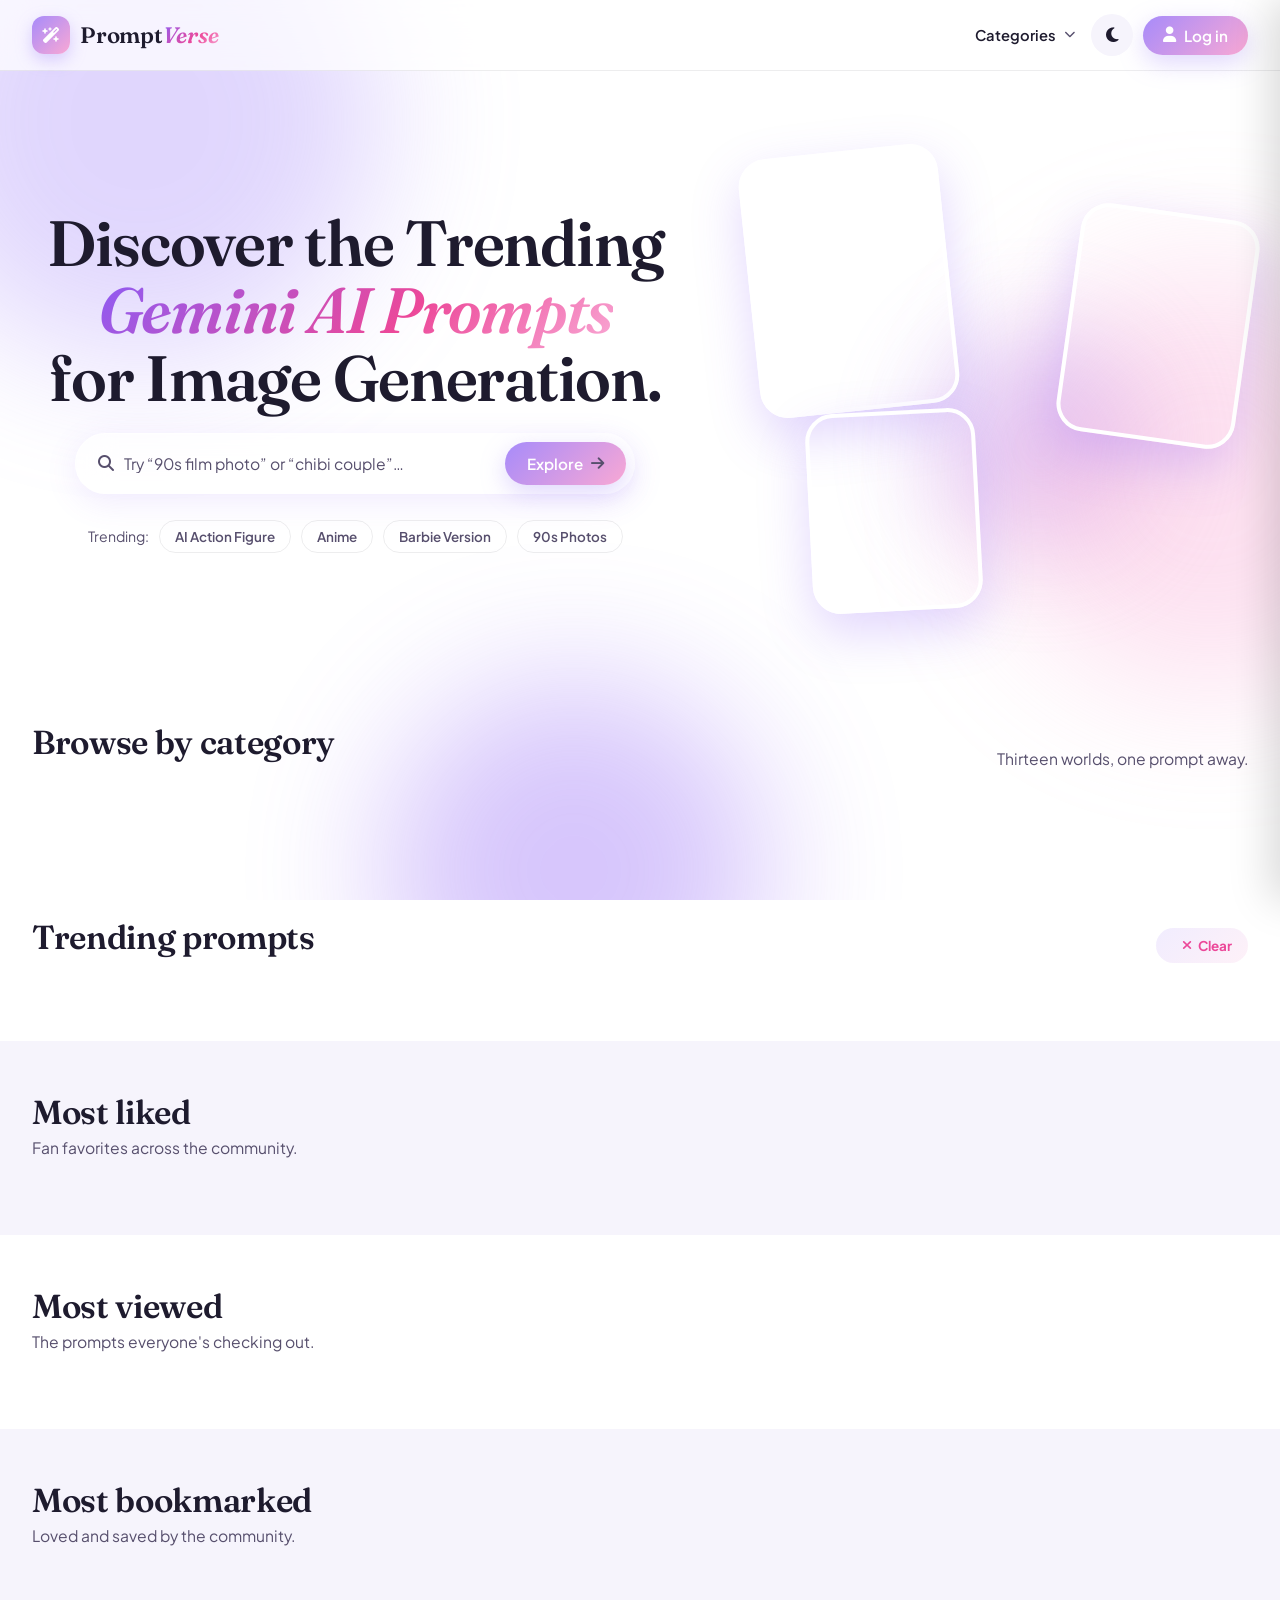
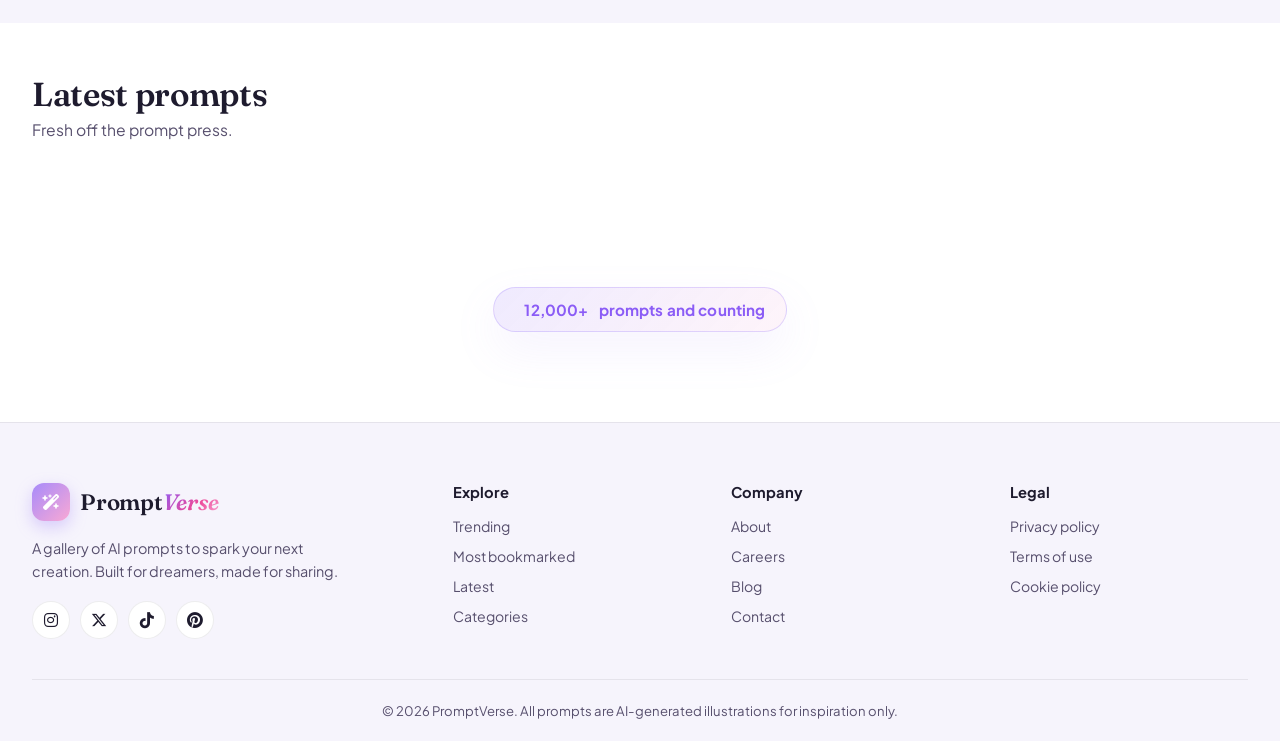
==== index.html @ c569ed92 "Merge pull request #5 from Anand06-sk/main2 Main2" ====
<!doctype html>
<html lang="en">
  <head>
    <meta charset="UTF-8" />
    <meta name="viewport" content="width=device-width, initial-scale=1.0" />
    <title>PromptVerse — Discover AI Prompts That Spark Ideas</title>
    <meta
      name="description"
      content="Browse, save, and copy stunning AI prompts for chatbots and image generators. Couples, anime, caricature, action figure prompts and more."
    />
    <link rel="preconnect" href="https://fonts.googleapis.com" />
    <link rel="preconnect" href="https://fonts.gstatic.com" crossorigin />
    <link
      href="https://fonts.googleapis.com/css2?family=Fraunces:ital,opsz,wght@0,9..144,300..900;1,9..144,300..900&family=Plus+Jakarta+Sans:ital,wght@0,300..800;1,300..800&display=swap"
      rel="stylesheet"
    />
    <link
      rel="stylesheet"
      href="https://cdnjs.cloudflare.com/ajax/libs/font-awesome/6.5.1/css/all.min.css"
    />
    <link rel="stylesheet" href="style.css" />
  </head>
  <body>
    <!-- ===== Animated background mesh ===== -->
    <div class="bg-mesh" aria-hidden="true">
      <span class="blob blob-1"></span>
      <span class="blob blob-2"></span>
      <span class="blob blob-3"></span>
    </div>

    <!-- ===== NAVBAR ===== -->
    <header class="navbar" id="navbar">
      <div class="navbar-inner">
        <a href="#top" class="logo">
          <span class="logo-mark">
            <i class="fa-solid fa-wand-magic-sparkles"></i>
          </span>
          <span class="logo-text">Prompt<em>Verse</em></span>
        </a>

        <div class="nav-actions">
          <nav class="nav-categories" aria-label="Categories">
            <button class="nav-cat-btn" id="navCatToggle">
              Categories <i class="fa-solid fa-chevron-down"></i>
            </button>
            <div class="nav-cat-dropdown" id="navCatDropdown"></div>
          </nav>

          <button
            class="icon-btn"
            id="darkModeToggle"
            aria-label="Toggle dark mode"
            title="Toggle dark mode"
          >
            <i class="fa-solid fa-moon"></i>
          </button>
          <button
            class="icon-btn nav-bookmark-btn"
            id="navBookmarkBtn"
            aria-label="View bookmarks"
            title="Bookmarks"
            style="display: none"
          >
            <i class="fa-solid fa-bookmark"></i>
            <span class="badge" id="bookmarkCount">0</span>
          </button>
          <div
            class="profile-menu-wrapper"
            id="profileMenuWrapper"
            style="display: none"
          >
            <button
              class="icon-btn"
              id="profileMenuBtn"
              aria-label="Profile menu"
              title="Profile"
            >
              <i class="fa-solid fa-user-circle"></i>
            </button>
            <div class="profile-dropdown" id="profileDropdown" hidden>
              <div class="profile-dropdown-header">
                <img
                  src="https://api.dicebear.com/7.x/avataaars/svg?seed=default"
                  alt="Avatar"
                  class="profile-avatar"
                />
                <div class="profile-dropdown-info">
                  <p class="profile-username" id="profileUsername">User</p>
                  <p class="profile-email" id="profileEmail">
                    user@example.com
                  </p>
                </div>
              </div>
              <div class="profile-dropdown-divider"></div>
              <a href="profile.html" class="profile-dropdown-item">
                <i class="fa-solid fa-user"></i> My Profile
              </a>
              <a href="#" class="profile-dropdown-item" id="myBookmarksLink">
                <i class="fa-solid fa-bookmark"></i> My Bookmarks
              </a>
              <a href="#" class="profile-dropdown-item">
                <i class="fa-solid fa-gear"></i> Settings
              </a>
              <div class="profile-dropdown-divider"></div>
              <button class="profile-dropdown-item logout-btn" id="logoutBtn">
                <i class="fa-solid fa-sign-out-alt"></i> Logout
              </button>
            </div>
          </div>
          <button class="btn btn-primary login-btn" id="loginBtn">
            <i class="fa-solid fa-user"></i> Log in
          </button>
        </div>

        <button
          class="mobile-menu-toggle"
          id="mobileMenuToggle"
          aria-label="Open menu"
        >
          <i class="fa-solid fa-bars"></i>
        </button>
      </div>
    </header>

    <!-- ===== EMAIL VERIFICATION BANNER ===== -->
    <div
      id="verificationBanner"
      style="
        display: none;
        background: linear-gradient(135deg, #667eea 0%, #764ba2 100%);
        color: white;
        padding: 16px 24px;
        text-align: center;
        gap: 16px;
        align-items: center;
        justify-content: center;
        flex-wrap: wrap;
        font-weight: 500;
        box-shadow: 0 4px 12px rgba(102, 126, 234, 0.3);
      "
    >
      <div
        style="
          display: flex;
          align-items: center;
          gap: 8px;
          flex: 1;
          min-width: 200px;
        "
      >
        <i class="fa-solid fa-envelope"></i>
        <span>Please verify your email to unlock all features</span>
      </div>
      <button
        id="resendVerificationBtn"
        style="
          background: rgba(255, 255, 255, 0.2);
          border: 1px solid rgba(255, 255, 255, 0.4);
          color: white;
          padding: 8px 16px;
          border-radius: 8px;
          cursor: pointer;
          font-weight: 600;
          font-size: 0.9rem;
          transition: all 0.3s ease;
        "
        onmouseover="this.style.background = 'rgba(255, 255, 255, 0.3)'"
        onmouseout="this.style.background = 'rgba(255, 255, 255, 0.2)'"
      >
        Resend Email
      </button>
    </div>

    <!-- ===== MOBILE DRAWER ===== -->
    <div class="mobile-drawer" id="mobileDrawer">
      <div class="mobile-drawer-header">
        <span class="logo-text">Prompt<em>Verse</em></span>
        <button class="icon-btn" id="closeMobileDrawer" aria-label="Close menu">
          <i class="fa-solid fa-xmark"></i>
        </button>
      </div>
      <div class="mobile-drawer-section">
        <p class="mobile-drawer-label">Categories</p>
        <div class="mobile-cat-list" id="mobileCatList"></div>
      </div>
      <div class="mobile-drawer-actions">
        <button class="btn btn-ghost" id="mobileDarkToggle">
          <i class="fa-solid fa-moon"></i> Dark mode
        </button>
        <button class="btn btn-primary" id="mobileLoginBtn">
          <i class="fa-solid fa-user"></i> Log in
        </button>
      </div>
    </div>
    <div class="drawer-overlay" id="drawerOverlay"></div>

    <main id="top">
      <!-- ===== HERO ===== -->
      <section class="hero">
        <div class="hero-content">
          <h1 class="hero-title">
            Discover the Trending<br />
            <span class="hero-highlight">Gemini AI Prompts</span><br />
            for Image Generation.
          </h1>

          <form class="hero-search" id="heroSearchForm">
            <i class="fa-solid fa-magnifying-glass"></i>
            <input
              type="text"
              id="heroSearchInput"
              placeholder="Try “90s film photo” or “chibi couple”…"
              aria-label="Search prompts"
            />
            <button type="submit" class="btn btn-primary hero-search-btn">
              Explore <i class="fa-solid fa-arrow-right"></i>
            </button>
          </form>

          <div class="hero-tags">
            <span>Trending:</span>
            <button class="hero-tag-chip" data-tag="AI Action Figure">
              AI Action Figure
            </button>
            <button class="hero-tag-chip" data-tag="Anime">Anime</button>
            <button class="hero-tag-chip" data-tag="Barbie Version">
              Barbie Version
            </button>
            <button class="hero-tag-chip" data-tag="90s Photos">
              90s Photos
            </button>
          </div>
        </div>

        <div class="hero-visual" aria-hidden="true">
          <div class="hero-card hero-card-1"></div>
          <div class="hero-card hero-card-2"></div>
          <div class="hero-card hero-card-3"></div>
          <div class="hero-orb"></div>
        </div>
      </section>

      <!-- ===== CATEGORIES ===== -->
      <section class="categories-section" id="categories">
        <div class="section-head">
          <h2>Browse by category</h2>
          <p>Thirteen worlds, one prompt away.</p>
        </div>
        <div class="categories-scroll" id="categoriesGrid"></div>
      </section>

      <!-- ===== TRENDING (MASONRY) ===== -->
      <section class="prompts-section" id="trending">
        <div class="section-head">
          <div>
            <h2>Trending prompts</h2>
          </div>
          <div class="active-filter" id="activeFilterBar" hidden>
            <span id="activeFilterText"></span>
            <button id="clearFilterBtn">
              <i class="fa-solid fa-xmark"></i> Clear
            </button>
          </div>
        </div>
        <div class="masonry-grid" id="trendingGrid"></div>
        <p class="empty-state" id="emptyState" hidden>
          <i class="fa-solid fa-ghost"></i> No prompts match your search. Try
          another keyword.
        </p>
      </section>

      <!-- ===== MOST LIKED ===== -->
      <section class="prompts-section alt-bg" id="mostLiked">
        <div class="section-head">
          <div>
            <h2>Most liked</h2>
            <p>Fan favorites across the community.</p>
          </div>
        </div>
        <div class="row-scroll" id="likedRow"></div>
      </section>

      <!-- ===== MOST VIEWED ===== -->
      <section class="prompts-section" id="mostViewed">
        <div class="section-head">
          <div>
            <h2>Most viewed</h2>
            <p>The prompts everyone's checking out.</p>
          </div>
        </div>
        <div class="row-scroll" id="viewedRow"></div>
      </section>

      <!-- ===== MOST BOOKMARKED ===== -->
      <section class="prompts-section alt-bg" id="mostBookmarked">
        <div class="section-head">
          <div>
            <h2>Most bookmarked</h2>
            <p>Loved and saved by the community.</p>
          </div>
        </div>
        <div class="row-scroll" id="bookmarkedRow"></div>
      </section>

      <!-- ===== LATEST ===== -->
      <section class="prompts-section" id="latest">
        <div class="section-head">
          <div>
            <h2>Latest prompts</h2>
            <p>Fresh off the prompt press.</p>
          </div>
        </div>
        <div class="row-scroll" id="latestRow"></div>
      </section>

      <!-- ===== HERO EYEBROW SECTION ===== -->
      <section class="hero-eyebrow-section">
        <span class="hero-eyebrow"
          ><i class="fa-solid fa-sparkles"></i>
          <span id="promptCount">12,000+</span> prompts and counting</span
        >
      </section>
    </main>

    <!-- ===== FOOTER ===== -->
    <footer class="footer">
      <div class="footer-top">
        <div class="footer-brand">
          <a href="#top" class="logo">
            <span class="logo-mark"
              ><i class="fa-solid fa-wand-magic-sparkles"></i
            ></span>
            <span class="logo-text">Prompt<em>Verse</em></span>
          </a>
          <p>
            A gallery of AI prompts to spark your next creation. Built for
            dreamers, made for sharing.
          </p>
          <div class="footer-socials">
            <a href="#" aria-label="Instagram"
              ><i class="fa-brands fa-instagram"></i
            ></a>
            <a href="#" aria-label="X / Twitter"
              ><i class="fa-brands fa-x-twitter"></i
            ></a>
            <a href="#" aria-label="TikTok"
              ><i class="fa-brands fa-tiktok"></i
            ></a>
            <a href="#" aria-label="Pinterest"
              ><i class="fa-brands fa-pinterest"></i
            ></a>
          </div>
        </div>
        <div class="footer-col">
          <h4>Explore</h4>
          <a href="#trending">Trending</a>
          <a href="#mostBookmarked">Most bookmarked</a>
          <a href="#latest">Latest</a>
          <a href="#categories">Categories</a>
        </div>
        <div class="footer-col">
          <h4>Company</h4>
          <a href="#">About</a>
          <a href="#">Careers</a>
          <a href="#">Blog</a>
          <a href="#">Contact</a>
        </div>
        <div class="footer-col">
          <h4>Legal</h4>
          <a href="#">Privacy policy</a>
          <a href="#">Terms of use</a>
          <a href="#">Cookie policy</a>
        </div>
      </div>
      <div class="footer-bottom">
        <p>
          © 2026 PromptVerse. All prompts are AI-generated illustrations for
          inspiration only.
        </p>
      </div>
    </footer>

    <!-- ===== PROMPT DETAIL MODAL ===== -->
    <div class="modal-overlay" id="modalOverlay">
      <div
        class="modal"
        id="promptModal"
        role="dialog"
        aria-modal="true"
        aria-labelledby="modalTitle"
      >
        <button class="modal-close" id="modalClose" aria-label="Close">
          <i class="fa-solid fa-xmark"></i>
        </button>
        <div class="modal-grid">
          <div class="modal-image-wrap">
            <img id="modalImage" src="" alt="" />
            <span class="modal-category-chip" id="modalCategoryChip"></span>
          </div>
          <div class="modal-info">
            <h3 id="modalTitle"></h3>
            <div class="modal-meta">
              <span
                ><i class="fa-solid fa-bookmark"></i>
                <span id="modalBookmarkCount"></span> saves</span
              >
              <span
                ><i class="fa-solid fa-eye"></i>
                <span id="modalViews">0</span> views</span
              >
              <span
                ><i class="fa-solid fa-heart"></i>
                <span id="modalLikes">0</span> likes</span
              >
              <span
                ><i class="fa-solid fa-clock"></i> <span id="modalDate"></span
              ></span>
            </div>

            <p class="modal-label">Prompt</p>
            <div class="modal-prompt-box">
              <p id="modalPromptText"></p>
            </div>

            <div class="modal-actions">
              <button class="btn btn-primary" id="modalCopyBtn">
                <i class="fa-solid fa-copy"></i> Copy prompt
              </button>
              <button class="btn btn-outline" id="modalBookmarkBtn">
                <i class="fa-regular fa-bookmark"></i> Save
              </button>
              <button class="btn btn-outline" id="modalLikeBtn">
                <i class="fa-regular fa-heart"></i> Like
              </button>
            </div>

            <p class="modal-label">Open with</p>
            <div class="modal-ai-actions">
              <a
                href="#"
                target="_blank"
                rel="noopener"
                class="btn btn-ai chatgpt"
                id="modalChatGPTBtn"
              >
                <i class="fa-solid fa-comment-dots"></i> ChatGPT
              </a>
              <a
                href="#"
                target="_blank"
                rel="noopener"
                class="btn btn-ai gemini"
                id="modalGeminiBtn"
              >
                <i class="fa-solid fa-star"></i> Gemini
              </a>
            </div>

            <div class="modal-toast" id="modalToast">Copied to clipboard!</div>
          </div>
        </div>
      </div>
    </div>

    <!-- toast for general notifications -->
    <div class="global-toast" id="globalToast"></div>

    <script type="module">
      import { logoutUser } from "./auth.js";
      import { auth } from "./firebase-config.js";
      import { onAuthStateChanged } from "https://www.gstatic.com/firebasejs/10.7.0/firebase-auth.js";
      import { resendVerificationEmail } from "./auth.js";

      // Listen to auth state changes
      onAuthStateChanged(auth, (user) => {
        console.log("Auth state changed. User:", user ? user.email : "null");

        const loginBtn = document.getElementById("loginBtn");
        const mobileLoginBtn = document.getElementById("mobileLoginBtn");
        const profileMenuWrapper =
          document.getElementById("profileMenuWrapper");
        const verificationBanner =
          document.getElementById("verificationBanner");

        if (user) {
          // User is logged in
          console.log("User is logged in, showing profile menu");
          loginBtn.style.display = "none";
          mobileLoginBtn.style.display = "none";
          profileMenuWrapper.style.display = "flex";

          // Display user info
          const displayName = user.displayName || user.email.split("@")[0];
          document.getElementById("profileUsername").textContent = displayName;
          document.getElementById("profileEmail").textContent = user.email;

          // Set avatar if available
          if (user.photoURL) {
            const avatarImg = document.querySelector(".profile-avatar");
            if (avatarImg) avatarImg.src = user.photoURL;
          }

          // Show verification banner if email not verified
          if (!user.emailVerified && verificationBanner) {
            verificationBanner.style.display = "flex";
            const resendBtn = document.getElementById("resendVerificationBtn");
            if (resendBtn) {
              resendBtn.addEventListener("click", async () => {
                try {
                  await resendVerificationEmail();
                  alert("Verification email resent! Check your inbox.");
                } catch (error) {
                  alert("Error resending verification: " + error.message);
                }
              });
            }
          }
        } else {
          // User is logged out
          console.log("User is logged out, showing login button");
          loginBtn.style.display = "block";
          mobileLoginBtn.style.display = "block";
          profileMenuWrapper.style.display = "none";
          if (verificationBanner) {
            verificationBanner.style.display = "none";
          }
        }
      });

      // Login button handlers
      document.getElementById("loginBtn").addEventListener("click", () => {
        window.location.href = "auth.html?next=index.html";
      });

      document
        .getElementById("mobileLoginBtn")
        .addEventListener("click", () => {
          window.location.href = "auth.html?next=index.html";
        });

      // Logout button handler
      document
        .getElementById("logoutBtn")
        .addEventListener("click", async () => {
          try {
            await logoutUser();
            // onAuthStateChanged listener will handle the UI update
          } catch (error) {
            console.error("Logout failed:", error);
          }
        });

      // Profile menu toggle
      const profileMenuBtn = document.getElementById("profileMenuBtn");
      const profileDropdown = document.getElementById("profileDropdown");

      // Add CSS for desktop categories grid layout
      function addCategoriesGridCSS() {
        const styleId = "categories-grid-styles";
        if (!document.getElementById(styleId)) {
          const style = document.createElement("style");
          style.id = styleId;
          style.textContent = `
            /* Desktop: Grid layout for categories */
            @media (min-width: 1024px) {
              .categories-scroll {
                display: grid !important;
                grid-template-columns: repeat(auto-fill, minmax(140px, 1fr));
                gap: 16px;
                padding: 12px 0;
                overflow-x: visible !important;
              }
            }
            
            /* Tablet and Mobile: Keep horizontal scroll */
            @media (max-width: 1023px) {
              .categories-scroll {
                display: flex !important;
                overflow-x: auto;
                -webkit-overflow-scrolling: touch;
              }
            }
          `;
          document.head.appendChild(style);
        }
      }

      // Call CSS setup on page load
      addCategoriesGridCSS();

      if (profileMenuBtn && profileDropdown) {
        // Navigate to profile.html when profile button is clicked
        profileMenuBtn.addEventListener("click", (e) => {
          e.preventDefault();
          e.stopPropagation();
          window.location.href = "profile.html";
        });

        // Close dropdown when clicking outside
        document.addEventListener("click", (e) => {
          const wrapper = document.getElementById("profileMenuWrapper");
          if (wrapper && !wrapper.contains(e.target)) {
            profileDropdown.setAttribute("hidden", "");
          }
        });
      }

      // My Bookmarks link handler
      const myBookmarksLink = document.getElementById("myBookmarksLink");
      if (myBookmarksLink) {
        myBookmarksLink.addEventListener("click", (e) => {
          e.preventDefault();
          // Trigger bookmark view in script.js
          window.dispatchEvent(new CustomEvent("viewBookmarks"));
          // Also close the dropdown
          if (profileDropdown) profileDropdown.setAttribute("hidden", "");
        });
      }
    </script>

    <script type="module" src="script.js"></script>

    <script>
      // Update prompt count dynamically based on actual data
      document.addEventListener("DOMContentLoaded", () => {
        const promptCountEl = document.getElementById("promptCount");
        if (promptCountEl && window.promptData && window.promptData.length) {
          promptCountEl.textContent =
            window.promptData.length.toLocaleString() + "+";
        }
      });

      // Listen for custom event from script.js to update count with actual prompt data
      window.addEventListener("promptsLoaded", (event) => {
        const promptCountEl = document.getElementById("promptCount");
        if (promptCountEl && event.detail && event.detail.promptCount) {
          promptCountEl.textContent =
            event.detail.promptCount.toLocaleString() + "+";
        }
      });
    </script>
  </body>
</html>
---- style.css ----
/* =========================================================
   PromptVerse — Stylesheet
   Theme: White base, light purple #A78BFA, light pink #F9A8D4
   ========================================================= */

:root {
  /* Brand palette */
  --white: #ffffff;
  --purple: #a78bfa;
  --purple-deep: #8b5cf6;
  --pink: #f9a8d4;
  --pink-deep: #ec4899;
  --ink: #1e1b2e;
  --ink-soft: #574f6d;
  --mist: #f6f4fc;
  --line: rgba(30, 27, 46, 0.08);

  /* Gradients */
  --grad-brand: linear-gradient(135deg, var(--purple) 0%, var(--pink) 100%);
  --grad-soft: linear-gradient(
    135deg,
    rgba(167, 139, 250, 0.16) 0%,
    rgba(249, 168, 212, 0.16) 100%
  );
  --grad-text: linear-gradient(135deg, #8b5cf6 0%, #ec4899 60%, #f9a8d4 100%);

  /* Glass */
  --glass-bg: rgba(255, 255, 255, 0.55);
  --glass-border: rgba(255, 255, 255, 0.6);
  --glass-blur: 18px;
  --glass-shadow: 0 8px 32px rgba(139, 92, 246, 0.12);

  /* Surface */
  --bg: var(--white);
  --surface: #ffffff;
  --surface-alt: var(--mist);
  --text: var(--ink);
  --text-soft: var(--ink-soft);
  --border-color: var(--line);
  --nav-bg: rgba(255, 255, 255, 0.72);

  /* Type */
  --font-display: "Fraunces", serif;
  --font-body: "Plus Jakarta Sans", sans-serif;

  /* Radii */
  --r-sm: 10px;
  --r-md: 18px;
  --r-lg: 28px;
  --r-pill: 999px;

  --transition: 0.35s cubic-bezier(0.16, 1, 0.3, 1);
}

/* ---------- Dark mode ---------- */
body.dark {
  --bg: #14101f;
  --surface: #1c1730;
  --surface-alt: #221c38;
  --text: #f3efff;
  --text-soft: #b7aed1;
  --border-color: rgba(255, 255, 255, 0.08);
  --nav-bg: rgba(20, 16, 31, 0.72);
  --glass-bg: rgba(34, 28, 56, 0.55);
  --glass-border: rgba(255, 255, 255, 0.08);
  --glass-shadow: 0 8px 32px rgba(0, 0, 0, 0.35);
  --mist: #1c1730;
}

/* ---------- Reset ---------- */
* {
  margin: 0;
  padding: 0;
  box-sizing: border-box;
}
html {
  scroll-behavior: smooth;
}
body {
  font-family: var(--font-body);
  background: var(--bg);
  color: var(--text);
  overflow-x: hidden;
  transition:
    background var(--transition),
    color var(--transition);
  -webkit-font-smoothing: antialiased;
}
img {
  max-width: 100%;
  display: block;
}
a {
  text-decoration: none;
  color: inherit;
}
button {
  font-family: inherit;
  cursor: pointer;
  border: none;
  background: none;
  color: inherit;
}
input {
  font-family: inherit;
  border: none;
  outline: none;
  background: none;
  color: inherit;
}
ul {
  list-style: none;
}
::selection {
  background: var(--pink);
  color: var(--ink);
}

::-webkit-scrollbar {
  width: 10px;
  height: 8px;
}
::-webkit-scrollbar-track {
  background: transparent;
}
::-webkit-scrollbar-thumb {
  background: var(--purple);
  border-radius: var(--r-pill);
  opacity: 0.5;
}

/* ---------- Reduced motion ---------- */
@media (prefers-reduced-motion: reduce) {
  *,
  *::before,
  *::after {
    animation-duration: 0.001ms !important;
    transition-duration: 0.001ms !important;
  }
}

/* ---------- Helpers ---------- */
.btn {
  display: inline-flex;
  align-items: center;
  justify-content: center;
  gap: 8px;
  padding: 12px 22px;
  border-radius: var(--r-pill);
  font-weight: 600;
  font-size: 0.95rem;
  white-space: nowrap;
  transition:
    transform var(--transition),
    box-shadow var(--transition),
    background var(--transition),
    color var(--transition);
}
.btn:active {
  transform: scale(0.96);
}
.btn-primary {
  background: var(--grad-brand);
  color: #fff;
  box-shadow: 0 8px 24px rgba(167, 139, 250, 0.35);
}
.btn-primary:hover {
  box-shadow: 0 12px 28px rgba(236, 72, 153, 0.4);
  transform: translateY(-2px);
}
.btn-outline {
  background: transparent;
  border: 1.5px solid var(--purple);
  color: var(--purple-deep);
}
body.dark .btn-outline {
  color: var(--purple);
}
.btn-outline:hover {
  background: rgba(167, 139, 250, 0.12);
}
.btn-ghost {
  background: var(--surface-alt);
  color: var(--text);
}
.btn-ghost:hover {
  background: var(--border-color);
}
.btn-ai {
  flex: 1;
  border-radius: var(--r-md);
  padding: 13px 16px;
  font-weight: 700;
  color: #fff;
}
.btn-ai.chatgpt {
  background: linear-gradient(135deg, #10a37f, #1a7f64);
}
.btn-ai.gemini {
  background: linear-gradient(135deg, #8b5cf6, #4285f4);
}
.btn-ai:hover {
  transform: translateY(-2px);
  filter: brightness(1.08);
}

.glass {
  background: var(--glass-bg);
  border: 1px solid var(--glass-border);
  backdrop-filter: blur(var(--glass-blur));
  -webkit-backdrop-filter: blur(var(--glass-blur));
  box-shadow: var(--glass-shadow);
}

.icon-btn {
  width: 42px;
  height: 42px;
  display: inline-flex;
  align-items: center;
  justify-content: center;
  border-radius: 50%;
  background: var(--surface-alt);
  color: var(--text);
  font-size: 1.05rem;
  position: relative;
  transition:
    background var(--transition),
    transform var(--transition);
}
.icon-btn:hover {
  background: var(--border-color);
  transform: translateY(-2px);
}

.badge {
  position: absolute;
  top: -2px;
  right: -2px;
  background: var(--pink-deep);
  color: #fff;
  font-size: 0.62rem;
  font-weight: 700;
  min-width: 18px;
  height: 18px;
  border-radius: 50%;
  display: flex;
  align-items: center;
  justify-content: center;
  padding: 0 4px;
  border: 2px solid var(--bg);
}

/* =========================================================
   Background mesh (ambient, fixed)
   ========================================================= */
.bg-mesh {
  position: fixed;
  inset: 0;
  z-index: -1;
  overflow: hidden;
  pointer-events: none;
}
.blob {
  position: absolute;
  border-radius: 50%;
  filter: blur(70px);
  opacity: 0.35;
  animation: drift 22s ease-in-out infinite;
}
.blob-1 {
  width: 480px;
  height: 480px;
  background: var(--purple);
  top: -120px;
  left: -100px;
}
.blob-2 {
  width: 420px;
  height: 420px;
  background: var(--pink);
  top: 30%;
  right: -140px;
  animation-delay: -7s;
}
.blob-3 {
  width: 380px;
  height: 380px;
  background: var(--purple-deep);
  bottom: -160px;
  left: 30%;
  animation-delay: -14s;
}
body.dark .blob {
  opacity: 0.22;
}

@keyframes drift {
  0%,
  100% {
    transform: translate(0, 0) scale(1);
  }
  33% {
    transform: translate(40px, 60px) scale(1.1);
  }
  66% {
    transform: translate(-30px, -40px) scale(0.95);
  }
}

/* =========================================================
   NAVBAR
   ========================================================= */
.navbar {
  position: sticky;
  top: 0;
  z-index: 200;
  background: var(--nav-bg);
  backdrop-filter: blur(16px);
  -webkit-backdrop-filter: blur(16px);
  border-bottom: 1px solid var(--border-color);
  transition:
    background var(--transition),
    border-color var(--transition);
}
.navbar-inner {
  max-width: 1360px;
  margin: 0 auto;
  display: flex;
  align-items: center;
  gap: 20px;
  padding: 14px 32px;
}
.logo {
  display: flex;
  align-items: center;
  gap: 10px;
  flex-shrink: 0;
}
.logo-mark {
  width: 38px;
  height: 38px;
  border-radius: 12px;
  background: var(--grad-brand);
  color: #fff;
  display: flex;
  align-items: center;
  justify-content: center;
  font-size: 1rem;
  box-shadow: 0 6px 16px rgba(167, 139, 250, 0.4);
}
.logo-text {
  font-family: var(--font-display);
  font-size: 1.4rem;
  font-weight: 600;
  letter-spacing: -0.01em;
}
.logo-text em {
  font-style: italic;
  background: var(--grad-text);
  -webkit-background-clip: text;
  background-clip: text;
  color: transparent;
}

.nav-categories {
  position: relative;
  flex-shrink: 0;
}
.nav-cat-btn {
  display: flex;
  align-items: center;
  gap: 8px;
  font-size: 0.92rem;
  font-weight: 600;
  padding: 10px 6px;
  color: var(--text);
}
.nav-cat-btn i {
  font-size: 0.7rem;
  color: var(--text-soft);
  transition: transform var(--transition);
}
.nav-cat-btn.open i {
  transform: rotate(180deg);
}
.nav-cat-dropdown {
  position: absolute;
  top: calc(100% + 14px);
  left: 50%;
  transform: translateX(-50%) translateY(-8px);
  width: 460px;
  background: var(--glass-bg);
  border: 1px solid var(--glass-border);
  backdrop-filter: blur(var(--glass-blur));
  -webkit-backdrop-filter: blur(var(--glass-blur));
  border-radius: var(--r-md);
  box-shadow: var(--glass-shadow);
  padding: 16px;
  display: grid;
  grid-template-columns: repeat(2, 1fr);
  gap: 6px;
  opacity: 0;
  pointer-events: none;
  visibility: hidden;
  transition:
    opacity var(--transition),
    transform var(--transition),
    visibility var(--transition);
  z-index: 50;
}
.nav-cat-dropdown.open {
  opacity: 1;
  pointer-events: auto;
  visibility: visible;
  transform: translateX(-50%) translateY(0);
}
.nav-cat-dropdown button {
  display: flex;
  align-items: center;
  gap: 10px;
  padding: 9px 12px;
  border-radius: var(--r-sm);
  font-size: 0.86rem;
  font-weight: 500;
  text-align: left;
  color: var(--text);
  transition:
    background var(--transition),
    color var(--transition);
}
.nav-cat-dropdown button:hover {
  background: rgba(167, 139, 250, 0.14);
  color: var(--purple-deep);
}
.nav-cat-dropdown button i {
  color: var(--pink-deep);
  width: 16px;
  text-align: center;
}

.nav-actions {
  display: flex;
  align-items: center;
  gap: 10px;
  flex-shrink: 0;
  margin-left: auto;
}
.login-btn {
  padding: 10px 20px;
}

.mobile-menu-toggle {
  display: none;
  width: 42px;
  height: 42px;
  border-radius: 50%;
  background: var(--surface-alt);
  align-items: center;
  justify-content: center;
  font-size: 1.1rem;
  flex-shrink: 0;
}

/* =========================================================
   MOBILE DRAWER
   ========================================================= */
.mobile-drawer {
  position: fixed;
  top: 0;
  right: -340px;
  width: min(340px, 86vw);
  height: 100%;
  background: var(--surface);
  z-index: 400;
  padding: 24px;
  display: flex;
  flex-direction: column;
  transition: right 0.4s cubic-bezier(0.16, 1, 0.3, 1);
  box-shadow: -10px 0 40px rgba(0, 0, 0, 0.15);
}
.mobile-drawer.open {
  right: 0;
}
.mobile-drawer-header {
  display: flex;
  align-items: center;
  justify-content: space-between;
  margin-bottom: 28px;
}
.mobile-drawer-label {
  font-size: 0.78rem;
  text-transform: uppercase;
  letter-spacing: 0.08em;
  color: var(--text-soft);
  margin-bottom: 12px;
  font-weight: 700;
}
.mobile-cat-list {
  display: flex;
  flex-direction: column;
  gap: 4px;
  max-height: 50vh;
  overflow-y: auto;
}
.mobile-cat-list button {
  text-align: left;
  padding: 11px 14px;
  border-radius: var(--r-sm);
  font-size: 0.92rem;
  font-weight: 500;
  display: flex;
  align-items: center;
  gap: 10px;
}
.mobile-cat-list button:hover {
  background: var(--surface-alt);
}
.mobile-cat-list button i {
  color: var(--pink-deep);
  width: 18px;
}
.mobile-drawer-section {
  flex: 1;
}
.mobile-drawer-actions {
  display: flex;
  flex-direction: column;
  gap: 10px;
  margin-top: 20px;
}
.mobile-drawer-actions .btn {
  width: 100%;
}

.drawer-overlay {
  position: fixed;
  inset: 0;
  background: rgba(20, 16, 31, 0.45);
  z-index: 390;
  opacity: 0;
  pointer-events: none;
  transition: opacity var(--transition);
  backdrop-filter: blur(2px);
}
.drawer-overlay.open {
  opacity: 1;
  pointer-events: auto;
}

/* =========================================================
   HERO
   ========================================================= */
.hero {
  max-width: 1360px;
  margin: 0 auto;
  padding: 80px 32px 60px;
  display: grid;
  grid-template-columns: 1.1fr 0.9fr;
  align-items: center;
  gap: 40px;
}
.hero-content {
  text-align: center;
}
.hero-search,
.hero-tags {
  justify-content: center;
  margin: 0 auto;
}
.hero-eyebrow {
  display: inline-flex;
  align-items: center;
  gap: 10px;
  font-size: 0.95rem;
  font-weight: 700;
  color: var(--purple-deep);
  background: linear-gradient(
    135deg,
    rgba(167, 139, 250, 0.18),
    rgba(249, 168, 212, 0.12)
  );
  border: 1px solid rgba(167, 139, 250, 0.32);
  padding: 12px 20px;
  border-radius: var(--r-pill);
  letter-spacing: 0.01em;
  box-shadow: 0 18px 45px rgba(167, 139, 250, 0.1);
  transition:
    transform var(--transition),
    box-shadow var(--transition);
}
.hero-eyebrow:hover {
  transform: translateY(-1px);
  box-shadow: 0 22px 50px rgba(167, 139, 250, 0.15);
}
.hero-eyebrow i {
  color: var(--purple);
}
.hero-eyebrow-section {
  padding: 70px 32px 90px;
  max-width: 1360px;
  margin: 0 auto;
  display: flex;
  justify-content: center;
}
.hero-title {
  font-family: var(--font-display);
  font-weight: 600;
  font-size: clamp(2.6rem, 5vw, 4.2rem);
  line-height: 1.05;
  letter-spacing: -0.02em;
  margin-bottom: 22px;
  color: var(--text);
}
.hero-highlight {
  font-style: italic;
  background: var(--grad-text);
  -webkit-background-clip: text;
  background-clip: text;
  color: transparent;
}
.hero-subtitle {
  font-size: 1.1rem;
  color: var(--text-soft);
  max-width: 520px;
  line-height: 1.65;
  margin-bottom: 34px;
}
.hero-search {
  display: flex;
  align-items: center;
  gap: 10px;
  background: var(--glass-bg);
  border: 1px solid var(--glass-border);
  backdrop-filter: blur(var(--glass-blur));
  -webkit-backdrop-filter: blur(var(--glass-blur));
  box-shadow: var(--glass-shadow);
  border-radius: var(--r-pill);
  padding: 8px 8px 8px 22px;
  max-width: 560px;
}
.hero-search i {
  color: var(--text-soft);
}
.hero-search input {
  flex: 1;
  font-size: 0.98rem;
  padding: 10px 0;
  color: var(--text);
  outline: none; /* Remove blue focus outline */
  transition: background 0.3s ease;
}
.hero-search input:focus {
  background: rgba(
    167,
    139,
    250,
    0.1
  ); /* Subtle highlight on focus instead of outline */
}
.hero-search input::placeholder {
  color: var(--text-soft);
}
.hero-search-btn {
  flex-shrink: 0;
}

.hero-tags {
  display: flex;
  align-items: center;
  gap: 10px;
  flex-wrap: wrap;
  margin-top: 26px;
  font-size: 0.88rem;
  color: var(--text-soft);
}
.hero-tag-chip {
  padding: 7px 15px;
  border-radius: var(--r-pill);
  border: 1px solid var(--border-color);
  font-weight: 600;
  font-size: 0.84rem;
  transition: all var(--transition);
}
.hero-tag-chip:hover {
  background: var(--grad-soft);
  border-color: var(--purple);
  color: var(--purple-deep);
}

.hero-visual {
  position: relative;
  height: 460px;
}
.hero-card {
  position: absolute;
  width: 200px;
  border-radius: var(--r-lg);
  overflow: hidden;
  box-shadow: 0 20px 50px rgba(139, 92, 246, 0.25);
  border: 4px solid var(--surface);
  animation: float 6s ease-in-out infinite;
}
.hero-card img {
  width: 100%;
  height: 100%;
  object-fit: cover;
}
.hero-card-1 {
  top: 0;
  left: 30px;
  height: 260px;
  transform: rotate(-6deg);
  animation-delay: 0s;
}
.hero-card-2 {
  top: 60px;
  right: 0;
  height: 230px;
  width: 180px;
  transform: rotate(8deg);
  animation-delay: -2s;
  z-index: 2;
}
.hero-card-3 {
  bottom: 0;
  left: 90px;
  height: 200px;
  width: 170px;
  transform: rotate(-3deg);
  animation-delay: -4s;
}
.hero-orb {
  position: absolute;
  width: 220px;
  height: 220px;
  background: var(--grad-brand);
  border-radius: 50%;
  filter: blur(50px);
  opacity: 0.45;
  top: 40%;
  left: 40%;
  z-index: -1;
}
@keyframes float {
  0%,
  100% {
    transform: translateY(0) rotate(var(--r, 0deg));
  }
  50% {
    transform: translateY(-16px) rotate(var(--r, 0deg));
  }
}
.hero-card-1 {
  --r: -6deg;
}
.hero-card-2 {
  --r: 8deg;
}
.hero-card-3 {
  --r: -3deg;
}

/* =========================================================
   SECTION HEAD (shared)
   ========================================================= */
.section-head {
  max-width: 1360px;
  margin: 0 auto;
  padding: 0 32px 28px;
  display: flex;
  align-items: flex-end;
  justify-content: space-between;
  gap: 20px;
  flex-wrap: wrap;
}
.section-head h2 {
  font-family: var(--font-display);
  font-size: clamp(1.7rem, 2.6vw, 2.3rem);
  font-weight: 600;
  letter-spacing: -0.01em;
  margin-bottom: 6px;
}
.section-head p {
  color: var(--text-soft);
  font-size: 0.98rem;
}

.active-filter {
  display: flex;
  align-items: center;
  gap: 10px;
  background: var(--grad-soft);
  padding: 9px 16px;
  border-radius: var(--r-pill);
  font-size: 0.88rem;
  font-weight: 600;
  color: var(--purple-deep);
}
.active-filter button {
  display: flex;
  align-items: center;
  gap: 6px;
  color: var(--pink-deep);
  font-weight: 700;
  font-size: 0.84rem;
}

/* =========================================================
   CATEGORIES
   ========================================================= */
.categories-section {
  padding: 50px 0 70px;
}
.categories-scroll {
  max-width: 1360px;
  margin: 0 auto;
  padding: 0 32px;
  display: flex;
  gap: 16px;
  overflow-x: auto;
  scroll-snap-type: x proximate;
  scrollbar-width: none;
}
.categories-scroll::-webkit-scrollbar {
  display: none;
}

.category-card {
  scroll-snap-align: start;
  flex-shrink: 0;
  width: 150px;
  border-radius: var(--r-lg);
  padding: 22px 16px;
  text-align: center;
  background: var(--surface);
  border: 1px solid var(--border-color);
  display: flex;
  flex-direction: column;
  align-items: center;
  gap: 12px;
  transition:
    transform var(--transition),
    box-shadow var(--transition),
    border-color var(--transition);
  cursor: pointer;
}
.category-card:hover {
  transform: translateY(-6px);
  box-shadow: 0 16px 30px rgba(167, 139, 250, 0.22);
  border-color: var(--purple);
}
.category-card.active {
  background: var(--grad-brand);
  border-color: transparent;
}
.category-card.active .category-icon {
  background: rgba(255, 255, 255, 0.25);
  color: #fff;
}
.category-card.active span {
  color: #fff;
}

.category-icon {
  width: 56px;
  height: 56px;
  border-radius: 50%;
  background: var(--grad-soft);
  display: flex;
  align-items: center;
  justify-content: center;
  font-size: 1.4rem;
  color: var(--purple-deep);
}
.category-card span {
  font-weight: 700;
  font-size: 0.86rem;
}

/* =========================================================
   MASONRY GRID (Trending)
   ========================================================= */
.prompts-section {
  padding: 50px 0;
}
.prompts-section.alt-bg {
  background: var(--surface-alt);
}

.masonry-grid {
  max-width: 1360px;
  margin: 0 auto;
  padding: 0 32px;
  column-gap: 24px; /* horizontal gap */
  column-count: 5; /* desktop default */
}

/* Cards should flow naturally into columns. Use inline-block to respect column flow. */
.masonry-grid .prompt-card {
  display: inline-block;
  width: 100%;
  margin: 0 0 24px; /* vertical gap between cards */
  break-inside: avoid-column;
  -webkit-column-break-inside: avoid;
}

/* Let images determine card height (preserve aspect ratio). */
.masonry-grid .prompt-card .card-img-wrap {
  position: relative;
  width: 100%;
  overflow: hidden;
  border-radius: 22px;
}

.masonry-grid .prompt-card img {
  width: 100%;
  height: auto; /* preserve natural image height */
  display: block;
  object-fit: cover;
  transition: transform 0.3s ease;
}

.row-scroll {
  max-width: 1360px;
  margin: 0 auto;
  padding: 0 32px;
  display: flex;
  gap: 20px;
  overflow-x: auto;
  scroll-snap-type: x proximate;
  scrollbar-width: none;
}
.row-scroll::-webkit-scrollbar {
  display: none;
}
.row-scroll .prompt-card {
  flex-shrink: 0;
  width: 260px;
  scroll-snap-align: start;
}

/* ---- Prompt Card (Premium Pinterest Style) ---- */
.prompt-card {
  position: relative;
  border-radius: 22px;
  overflow: hidden;
  cursor: pointer;
  background: var(--surface);
  border: 1px solid var(--border-color);
  transition:
    transform 0.3s ease,
    box-shadow 0.3s ease;
  display: flex;
  flex-direction: column;
  box-shadow: 0 10px 28px rgba(0, 0, 0, 0.08);
}
.prompt-card:hover {
  transform: translateY(-8px);
  box-shadow: 0 20px 50px rgba(139, 92, 246, 0.2);
}

.prompt-card .card-img-wrap {
  position: relative;
  width: 100%;
  overflow: hidden;
  border-radius: 22px;
}

.prompt-card img {
  width: 100%;
  height: auto; /* preserve natural image height for masonry */
  display: block;
  object-fit: cover;
  transition: transform 0.3s ease;
}
.prompt-card:hover img {
  transform: scale(1.05);
}

.card-overlay {
  position: absolute;
  inset: 0;
  background: rgba(0, 0, 0, 0.35);
  opacity: 0;
  transition: opacity 0.3s ease;
}
.prompt-card:hover .card-overlay {
  opacity: 1;
}

/* Top Action Buttons */
.card-actions-top {
  position: absolute;
  top: 14px;
  right: 14px;
  display: flex;
  gap: 10px;
  z-index: 3;
  opacity: 0;
  transform: translateY(-10px);
  transition:
    opacity 0.3s ease,
    transform 0.3s ease;
}
.prompt-card:hover .card-actions-top {
  opacity: 1;
  transform: translateY(0);
}

.card-action-btn {
  width: 44px;
  height: 44px;
  border-radius: 50%;
  background: rgba(255, 255, 255, 0.95);
  border: none;
  display: flex;
  align-items: center;
  justify-content: center;
  color: var(--ink);
  font-size: 1rem;
  cursor: pointer;
  box-shadow: 0 8px 20px rgba(0, 0, 0, 0.15);
  transition:
    transform 0.3s ease,
    background 0.3s ease,
    color 0.3s ease;
}
.card-action-btn:hover {
  transform: scale(1.08);
}
.card-action-btn.saved {
  background: var(--grad-brand);
  color: #fff;
}
.card-action-btn.saved i {
  font-weight: 900;
}

body.dark .card-action-btn {
  background: rgba(28, 23, 48, 0.95);
  color: var(--text);
}

/* Center Action Button */
.card-action-center {
  position: absolute;
  top: 50%;
  left: 50%;
  transform: translate(-50%, -50%);
  width: 52px;
  height: 52px;
  border-radius: 50%;
  background: rgba(255, 255, 255, 0.2);
  backdrop-filter: blur(12px);
  border: 1px solid rgba(255, 255, 255, 0.3);
  display: flex;
  align-items: center;
  justify-content: center;
  color: #fff;
  font-size: 1.2rem;
  cursor: pointer;
  z-index: 3;
  opacity: 0;
  transition:
    opacity 0.3s ease,
    transform 0.3s ease,
    background 0.3s ease;
}
.prompt-card:hover .card-action-center {
  opacity: 1;
}
.card-action-center:hover {
  transform: translate(-50%, -50%) scale(1.08);
  background: rgba(255, 255, 255, 0.25);
}

/* Category Badge */
.card-category-badge {
  position: absolute;
  bottom: 12px;
  left: 12px;
  background: rgba(0, 0, 0, 0.45);
  backdrop-filter: blur(8px);
  border: 1px solid rgba(255, 255, 255, 0.2);
  color: #fff;
  font-size: 0.65rem;
  font-weight: 700;
  letter-spacing: 0.05em;
  padding: 6px 12px;
  border-radius: 20px;
  z-index: 3;
}

body.dark .card-category-badge {
  background: rgba(30, 27, 46, 0.65);
  border: 1px solid rgba(255, 255, 255, 0.15);
}

/* Card Content Area */
.card-content {
  padding: 14px 12px;
  display: flex;
  flex-direction: column;
  gap: 8px;
}

.card-title {
  font-family: var(--font-display);
  font-size: 0.95rem;
  font-weight: 700;
  color: var(--purple-deep);
  line-height: 1.35;
  display: -webkit-box;
  -webkit-line-clamp: 2;
  -webkit-box-orient: vertical;
  overflow: hidden;
}

body.dark .card-title {
  color: var(--pink);
}

.card-meta {
  display: flex;
  justify-content: space-between;
  align-items: center;
  font-size: 0.75rem;
  color: var(--text-soft);
}

.card-meta-left {
  display: flex;
  gap: 10px;
}

.meta-item {
  display: flex;
  align-items: center;
  gap: 4px;
}

.meta-item i {
  font-size: 0.7rem;
  color: var(--purple);
}

.card-meta-date {
  font-size: 0.72rem;
  color: var(--text-soft);
}

.empty-state {
  text-align: center;
  padding: 60px 20px;
  color: var(--text-soft);
  font-size: 1rem;
}
.empty-state i {
  display: block;
  font-size: 2.2rem;
  margin-bottom: 14px;
  color: var(--purple);
}

/* =========================================================
   FOOTER
   ========================================================= */
.footer {
  background: var(--surface-alt);
  padding: 60px 32px 0;
  border-top: 1px solid var(--border-color);
}
.footer-top {
  max-width: 1360px;
  margin: 0 auto;
  display: grid;
  grid-template-columns: 1.6fr 1fr 1fr 1fr;
  gap: 40px;
  padding-bottom: 40px;
}
.footer-brand p {
  color: var(--text-soft);
  font-size: 0.9rem;
  margin: 16px 0 18px;
  max-width: 320px;
  line-height: 1.6;
}
.footer-socials {
  display: flex;
  gap: 10px;
}
.footer-socials a {
  width: 38px;
  height: 38px;
  border-radius: 50%;
  background: var(--surface);
  border: 1px solid var(--border-color);
  display: flex;
  align-items: center;
  justify-content: center;
  transition: all var(--transition);
}
.footer-socials a:hover {
  background: var(--grad-brand);
  color: #fff;
  transform: translateY(-3px);
}
.footer-col h4 {
  font-size: 0.92rem;
  margin-bottom: 16px;
  font-weight: 700;
}
.footer-col a {
  display: block;
  color: var(--text-soft);
  font-size: 0.88rem;
  margin-bottom: 12px;
  transition: color var(--transition);
}
.footer-col a:hover {
  color: var(--purple-deep);
}
.footer-bottom {
  max-width: 1360px;
  margin: 0 auto;
  padding: 22px 0;
  border-top: 1px solid var(--border-color);
  text-align: center;
  color: var(--text-soft);
  font-size: 0.82rem;
}

/* =========================================================
   MODAL
   ========================================================= */
.modal-overlay {
  position: fixed;
  inset: 0;
  background: rgba(20, 16, 31, 0.55);
  backdrop-filter: blur(6px);
  z-index: 500;
  display: flex;
  align-items: center;
  justify-content: center;
  padding: 24px;
  opacity: 0;
  pointer-events: none;
  visibility: hidden;
  transition:
    opacity var(--transition),
    visibility var(--transition);
}
.modal-overlay.open {
  opacity: 1;
  pointer-events: auto;
  visibility: visible;
}

.modal {
  background: var(--surface);
  border-radius: var(--r-lg);
  max-width: 920px;
  width: 100%;
  max-height: 88vh;
  overflow-y: auto;
  position: relative;
  transform: scale(0.92) translateY(20px);
  opacity: 0;
  transition:
    transform 0.4s cubic-bezier(0.16, 1, 0.3, 1),
    opacity 0.3s ease;
  box-shadow: 0 30px 80px rgba(0, 0, 0, 0.3);
}
.modal-overlay.open .modal {
  transform: scale(1) translateY(0);
  opacity: 1;
}

.modal-close {
  position: absolute;
  top: 16px;
  right: 16px;
  width: 38px;
  height: 38px;
  border-radius: 50%;
  background: rgba(0, 0, 0, 0.45);
  color: #fff;
  display: flex;
  align-items: center;
  justify-content: center;
  z-index: 5;
  transition:
    background var(--transition),
    transform var(--transition);
}
.modal-close:hover {
  background: rgba(0, 0, 0, 0.65);
  transform: rotate(90deg);
}

.modal-grid {
  display: grid;
  grid-template-columns: 1fr 1fr;
}
.modal-image-wrap {
  position: relative;
  min-height: 340px;
  background: var(--surface-alt);
}
.modal-image-wrap img {
  width: 100%;
  height: 100%;
  object-fit: cover;
  min-height: 340px;
  max-height: 88vh;
}
.modal-category-chip {
  position: absolute;
  bottom: 16px;
  left: 16px;
  background: rgba(255, 255, 255, 0.9);
  color: var(--purple-deep);
  font-size: 0.75rem;
  font-weight: 700;
  padding: 6px 14px;
  border-radius: var(--r-pill);
}

.modal-info {
  padding: 36px 36px 30px;
  display: flex;
  flex-direction: column;
}
.modal-info h3 {
  font-family: var(--font-display);
  font-size: 1.5rem;
  font-weight: 600;
  margin-bottom: 12px;
  line-height: 1.3;
}
.modal-meta {
  display: flex;
  gap: 18px;
  color: var(--text-soft);
  font-size: 0.84rem;
  margin-bottom: 22px;
}
.modal-meta span {
  display: flex;
  align-items: center;
  gap: 6px;
}
.modal-label {
  font-size: 0.78rem;
  font-weight: 700;
  text-transform: uppercase;
  letter-spacing: 0.06em;
  color: var(--text-soft);
  margin-bottom: 10px;
}
.modal-prompt-box {
  background: var(--surface-alt);
  border: 1px solid var(--border-color);
  border-radius: var(--r-md);
  padding: 18px;
  margin-bottom: 20px;
  max-height: 160px;
  overflow-y: auto;
}
.modal-prompt-box p {
  font-size: 0.92rem;
  line-height: 1.6;
  color: var(--text);
}
.modal-actions {
  display: flex;
  gap: 10px;
  margin-bottom: 26px;
}
.modal-actions .btn {
  flex: 1;
}
.modal-ai-actions {
  display: flex;
  gap: 10px;
  margin-bottom: 8px;
}

.modal-toast {
  position: absolute;
  bottom: 24px;
  left: 50%;
  transform: translateX(-50%) translateY(20px);
  background: var(--ink);
  color: #fff;
  padding: 10px 20px;
  border-radius: var(--r-pill);
  font-size: 0.85rem;
  font-weight: 600;
  opacity: 0;
  pointer-events: none;
  transition: all 0.3s ease;
  white-space: nowrap;
}
.modal-toast.show {
  opacity: 1;
  transform: translateX(-50%) translateY(0);
}

/* ---------- Global toast ---------- */
.global-toast {
  position: fixed;
  bottom: 28px;
  left: 50%;
  transform: translateX(-50%) translateY(30px);
  background: var(--ink);
  color: #fff;
  padding: 13px 26px;
  border-radius: var(--r-pill);
  font-size: 0.9rem;
  font-weight: 600;
  z-index: 600;
  opacity: 0;
  pointer-events: none;
  transition: all 0.35s cubic-bezier(0.16, 1, 0.3, 1);
  box-shadow: 0 12px 30px rgba(0, 0, 0, 0.3);
  display: flex;
  align-items: center;
  gap: 10px;
}
.global-toast.show {
  opacity: 1;
  transform: translateX(-50%) translateY(0);
}
.global-toast i {
  color: var(--pink);
}

/* =========================================================
   PROFILE MENU (Dropdown)
   ========================================================= */
.profile-menu-wrapper {
  position: relative;
}

.profile-dropdown {
  position: absolute;
  top: calc(100% + 12px);
  right: 0;
  width: 280px;
  background: var(--glass-bg);
  border: 1px solid var(--glass-border);
  backdrop-filter: blur(var(--glass-blur));
  -webkit-backdrop-filter: blur(var(--glass-blur));
  border-radius: var(--r-md);
  box-shadow: var(--glass-shadow);
  z-index: 250;
  opacity: 0;
  visibility: hidden;
  transform: translateY(-12px);
  transition:
    opacity var(--transition),
    transform var(--transition),
    visibility var(--transition);
  pointer-events: none;
}

.profile-dropdown:not([hidden]) {
  opacity: 1;
  visibility: visible;
  transform: translateY(0);
  pointer-events: auto;
}

.profile-dropdown-header {
  padding: 18px 16px;
  display: flex;
  gap: 12px;
  align-items: center;
  border-bottom: 1px solid var(--border-color);
}

.profile-avatar {
  width: 42px;
  height: 42px;
  border-radius: 50%;
  background: var(--surface-alt);
  border: 1px solid var(--border-color);
  flex-shrink: 0;
}

.profile-dropdown-info {
  flex: 1;
  min-width: 0;
}

.profile-username {
  font-weight: 700;
  font-size: 0.9rem;
  color: var(--text);
  margin-bottom: 2px;
  white-space: nowrap;
  overflow: hidden;
  text-overflow: ellipsis;
}

.profile-email {
  font-size: 0.78rem;
  color: var(--text-soft);
  white-space: nowrap;
  overflow: hidden;
  text-overflow: ellipsis;
}

.profile-dropdown-divider {
  height: 1px;
  background: var(--border-color);
  margin: 0;
}

.profile-dropdown-item {
  display: flex;
  align-items: center;
  gap: 12px;
  width: 100%;
  padding: 12px 16px;
  background: none;
  border: none;
  color: var(--text);
  font-size: 0.9rem;
  font-weight: 500;
  text-align: left;
  cursor: pointer;
  transition:
    background var(--transition),
    color var(--transition);
}

.profile-dropdown-item:hover {
  background: rgba(167, 139, 250, 0.1);
  color: var(--purple-deep);
}

.profile-dropdown-item i {
  width: 18px;
  text-align: center;
  color: var(--purple);
  font-size: 0.95rem;
}

.profile-dropdown-item.logout-btn {
  color: #e11d48;
}

.profile-dropdown-item.logout-btn:hover {
  background: rgba(225, 29, 72, 0.1);
}

.profile-dropdown-item.logout-btn i {
  color: #e11d48;
}

/* =========================================================
   RESPONSIVE
   ========================================================= */
@media (max-width: 1100px) {
  .hero {
    grid-template-columns: 1fr;
  }
  .hero-visual {
    height: 320px;
    margin-top: 20px;
  }
  .masonry-grid {
    column-count: 4;
    column-gap: 20px;
  }
}

@media (max-width: 900px) {
  .nav-categories {
    display: none;
  }
  .login-btn span {
    display: none;
  }
  .mobile-menu-toggle {
    display: flex;
  }
  .navbar-inner {
    padding: 14px 20px;
  }
  .hero {
    padding: 50px 20px 40px;
  }
  .section-head,
  .categories-scroll,
  .masonry-grid,
  .row-scroll {
    padding-left: 20px;
    padding-right: 20px;
  }
  .masonry-grid {
    column-count: 3;
    column-gap: 18px;
  }
  .modal-grid {
    grid-template-columns: 1fr;
  }
  .modal-image-wrap img {
    min-height: 240px;
    max-height: 280px;
  }
  .footer-top {
    grid-template-columns: 1fr 1fr;
  }
  .nav-actions .login-btn {
    padding: 10px 16px;
  }
}

@media (max-width: 640px) {
  .hero-title {
    font-size: 2.3rem;
  }
  .hero-search {
    flex-wrap: wrap;
    padding: 14px;
    border-radius: var(--r-md);
  }
  .hero-search input {
    width: 100%;
    order: 1;
  }
  .hero-search-btn {
    width: 100%;
    order: 2;
  }
  .masonry-grid {
    column-count: 2;
    column-gap: 12px;
  }
  .prompt-card {
    border-radius: 18px;
  }
  .prompt-card .card-img-wrap {
    border-radius: 18px;
  }
  .card-action-btn {
    width: 40px;
    height: 40px;
    font-size: 0.9rem;
  }
  .card-action-center {
    width: 48px;
    height: 48px;
    font-size: 1.1rem;
  }
  .card-content {
    padding: 12px 10px;
    gap: 6px;
  }
  .card-title {
    font-size: 0.88rem;
  }
  .card-meta {
    font-size: 0.7rem;
  }
  .footer-top {
    grid-template-columns: 1fr;
    gap: 28px;
  }
  .modal-info {
    padding: 26px 22px;
  }
  .modal-actions {
    flex-direction: column;
  }
  .modal-ai-actions {
    flex-direction: column;
  }
}

/* ---------- Focus visibility ---------- */
a:focus-visible,
button:focus-visible {
  outline: 2px solid var(--purple-deep);
  outline-offset: 2px;
}

/* Exception: Search input has custom focus style */
.hero-search input:focus-visible {
  outline: none;
}

/* ---------- Like Button Styling ---------- */
.card-like-btn {
  transition: all 0.2s ease;
}

.card-like-btn.liked i {
  color: #ef4444;
}

.card-like-btn:hover:not(.liked) i {
  color: #f5a6a6;
}

/* Modal Like Button */
#modalLikeBtn {
  transition: all 0.2s ease;
}

#modalLikeBtn.liked {
  background-color: #ef4444 !important;
  border-color: #ef4444 !important;
  color: white;
}

#modalLikeBtn.liked i {
  color: white;
}

#modalLikeBtn:hover {
  background-color: #dc2626 !important;
}
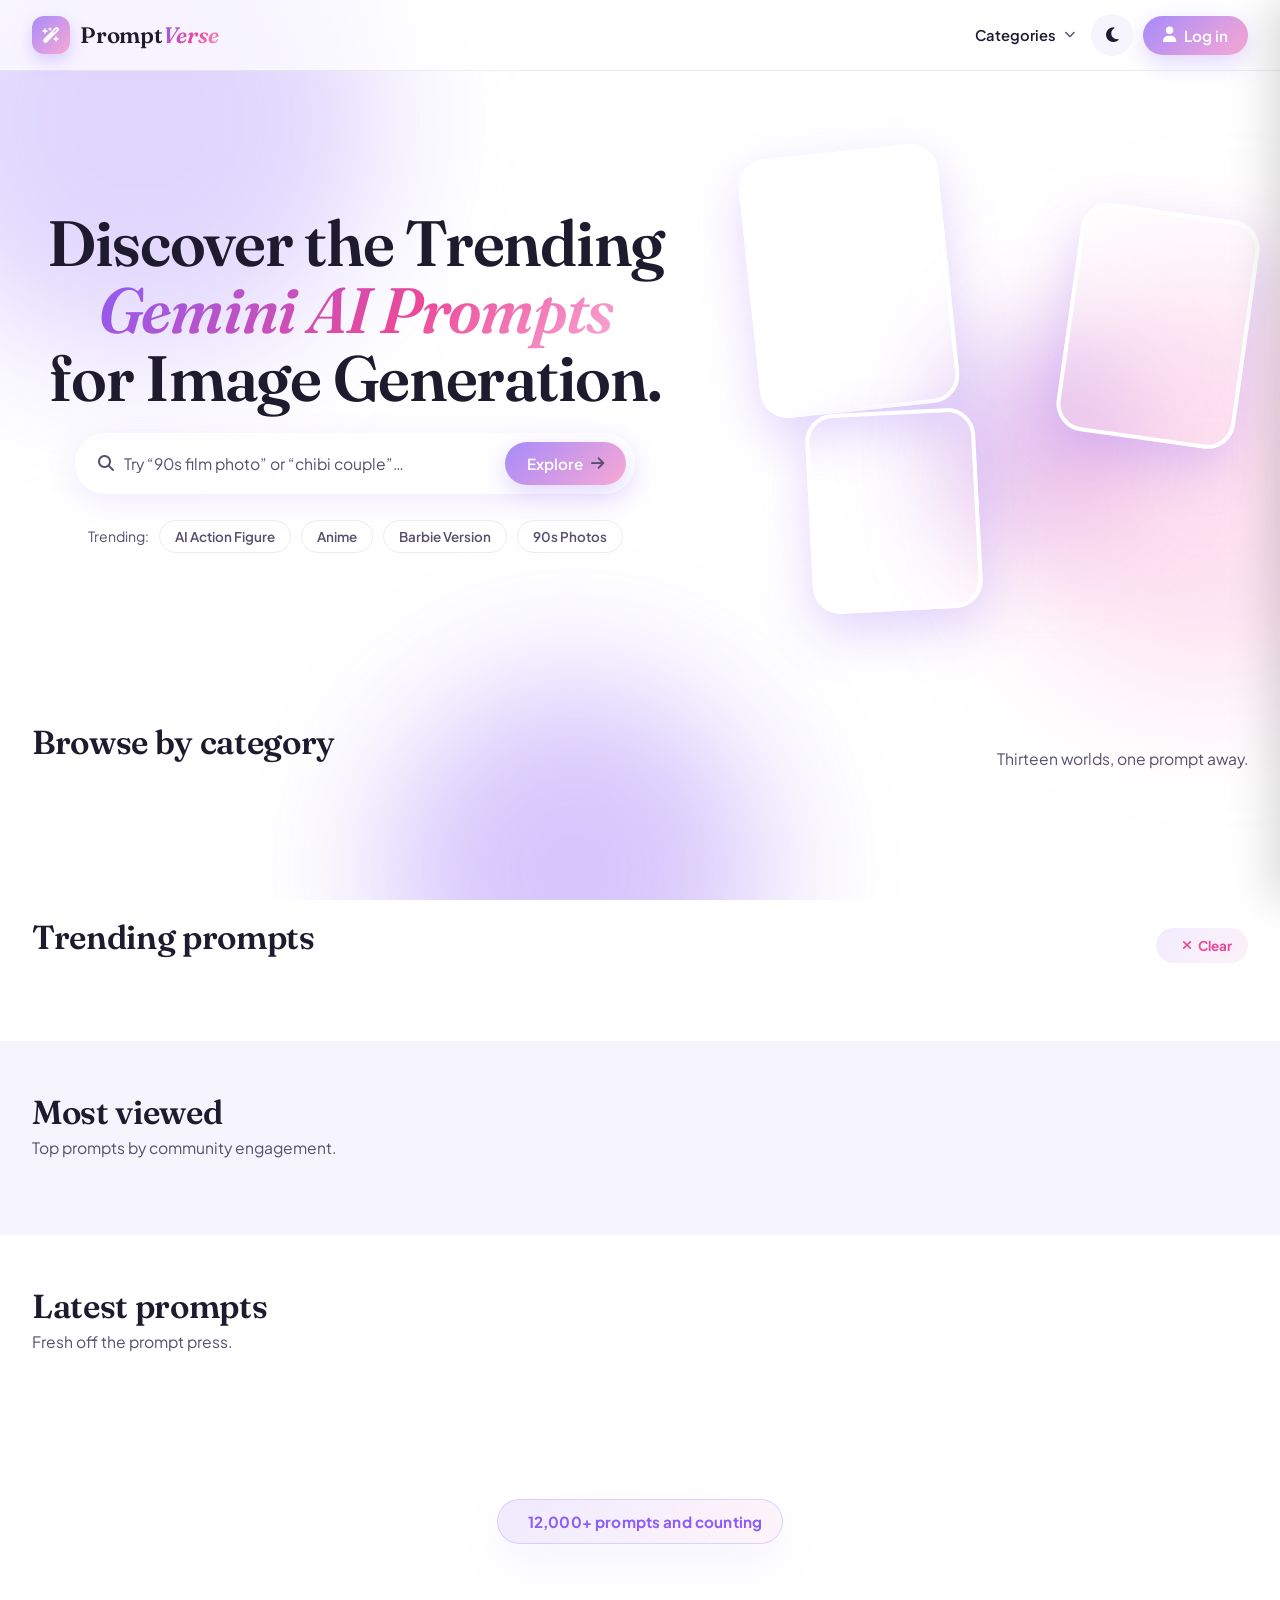
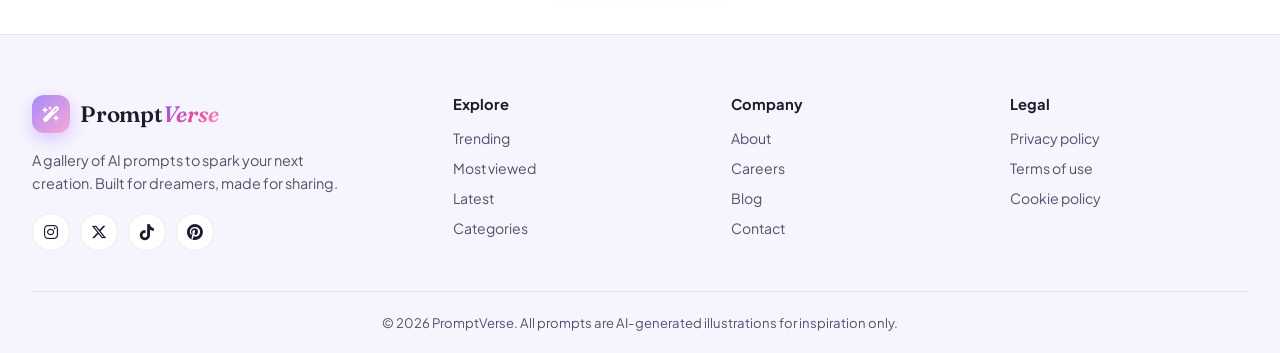
==== commit 8359a7be: "Merge branch 'main' into Anand" ====
--- a/index.html
+++ b/index.html
@@ -54,16 +54,17 @@
           >
             <i class="fa-solid fa-moon"></i>
           </button>
-          <button
+          <a
+            href="profile.html#bookmarks"
             class="icon-btn nav-bookmark-btn"
             id="navBookmarkBtn"
             aria-label="View bookmarks"
             title="Bookmarks"
-            style="display: none"
+            style="display: none; text-decoration: none; color: inherit;"
           >
             <i class="fa-solid fa-bookmark"></i>
             <span class="badge" id="bookmarkCount">0</span>
-          </button>
+          </a>
           <div
             class="profile-menu-wrapper"
             id="profileMenuWrapper"
@@ -129,7 +130,7 @@
         display: none;
         background: linear-gradient(135deg, #667eea 0%, #764ba2 100%);
         color: white;
-        padding: 16px 24px;
+        padding: 12px 16px;
         text-align: center;
         gap: 16px;
         align-items: center;
@@ -269,34 +270,12 @@
         </p>
       </section>
 
-      <!-- ===== MOST LIKED ===== -->
-      <section class="prompts-section alt-bg" id="mostLiked">
-        <div class="section-head">
-          <div>
-            <h2>Most liked</h2>
-            <p>Fan favorites across the community.</p>
-          </div>
-        </div>
-        <div class="row-scroll" id="likedRow"></div>
-      </section>
-
       <!-- ===== MOST VIEWED ===== -->
-      <section class="prompts-section" id="mostViewed">
+      <section class="prompts-section alt-bg" id="mostBookmarked">
         <div class="section-head">
           <div>
             <h2>Most viewed</h2>
-            <p>The prompts everyone's checking out.</p>
-          </div>
-        </div>
-        <div class="row-scroll" id="viewedRow"></div>
-      </section>
-
-      <!-- ===== MOST BOOKMARKED ===== -->
-      <section class="prompts-section alt-bg" id="mostBookmarked">
-        <div class="section-head">
-          <div>
-            <h2>Most bookmarked</h2>
-            <p>Loved and saved by the community.</p>
+            <p>Top prompts by community engagement.</p>
           </div>
         </div>
         <div class="row-scroll" id="bookmarkedRow"></div>
@@ -316,8 +295,8 @@
       <!-- ===== HERO EYEBROW SECTION ===== -->
       <section class="hero-eyebrow-section">
         <span class="hero-eyebrow"
-          ><i class="fa-solid fa-sparkles"></i>
-          <span id="promptCount">12,000+</span> prompts and counting</span
+          ><i class="fa-solid fa-sparkles"></i> 12,000+ prompts and
+          counting</span
         >
       </section>
     </main>
@@ -354,7 +333,7 @@
         <div class="footer-col">
           <h4>Explore</h4>
           <a href="#trending">Trending</a>
-          <a href="#mostBookmarked">Most bookmarked</a>
+          <a href="#mostBookmarked">Most viewed</a>
           <a href="#latest">Latest</a>
           <a href="#categories">Categories</a>
         </div>
@@ -426,6 +405,9 @@
               <button class="btn btn-primary" id="modalCopyBtn">
                 <i class="fa-solid fa-copy"></i> Copy prompt
               </button>
+              <button class="btn btn-outline" id="modalShareBtn">
+                <i class="fa-solid fa-share-nodes"></i> Share
+              </button>
               <button class="btn btn-outline" id="modalBookmarkBtn">
                 <i class="fa-regular fa-bookmark"></i> Save
               </button>
@@ -434,26 +416,66 @@
               </button>
             </div>
 
+            <!-- Share menu dropdown -->
+            <div class="share-menu" id="shareMenu" style="display: none">
+              <a
+                href="#"
+                id="shareWhatsApp"
+                class="share-option"
+                data-platform="whatsapp"
+              >
+                <i class="fa-brands fa-whatsapp"></i> WhatsApp
+              </a>
+              <a
+                href="#"
+                id="shareTelegram"
+                class="share-option"
+                data-platform="telegram"
+              >
+                <i class="fa-brands fa-telegram"></i> Telegram
+              </a>
+              <a
+                href="#"
+                id="shareFacebook"
+                class="share-option"
+                data-platform="facebook"
+              >
+                <i class="fa-brands fa-facebook"></i> Facebook
+              </a>
+              <a
+                href="#"
+                id="shareInstagram"
+                class="share-option"
+                data-platform="instagram"
+              >
+                <i class="fa-brands fa-instagram"></i> Instagram (Open App)
+              </a>
+              <a
+                href="#"
+                id="shareTwitter"
+                class="share-option"
+                data-platform="twitter"
+              >
+                <i class="fa-brands fa-twitter"></i> Twitter/X
+              </a>
+            </div>
+
             <p class="modal-label">Open with</p>
             <div class="modal-ai-actions">
-              <a
-                href="#"
-                target="_blank"
-                rel="noopener"
+              <button
+                type="button"
                 class="btn btn-ai chatgpt"
                 id="modalChatGPTBtn"
               >
                 <i class="fa-solid fa-comment-dots"></i> ChatGPT
-              </a>
-              <a
-                href="#"
-                target="_blank"
-                rel="noopener"
+              </button>
+              <button
+                type="button"
                 class="btn btn-ai gemini"
                 id="modalGeminiBtn"
               >
                 <i class="fa-solid fa-star"></i> Gemini
-              </a>
+              </button>
             </div>
 
             <div class="modal-toast" id="modalToast">Copied to clipboard!</div>
@@ -554,40 +576,6 @@
       const profileMenuBtn = document.getElementById("profileMenuBtn");
       const profileDropdown = document.getElementById("profileDropdown");
 
-      // Add CSS for desktop categories grid layout
-      function addCategoriesGridCSS() {
-        const styleId = "categories-grid-styles";
-        if (!document.getElementById(styleId)) {
-          const style = document.createElement("style");
-          style.id = styleId;
-          style.textContent = `
-            /* Desktop: Grid layout for categories */
-            @media (min-width: 1024px) {
-              .categories-scroll {
-                display: grid !important;
-                grid-template-columns: repeat(auto-fill, minmax(140px, 1fr));
-                gap: 16px;
-                padding: 12px 0;
-                overflow-x: visible !important;
-              }
-            }
-            
-            /* Tablet and Mobile: Keep horizontal scroll */
-            @media (max-width: 1023px) {
-              .categories-scroll {
-                display: flex !important;
-                overflow-x: auto;
-                -webkit-overflow-scrolling: touch;
-              }
-            }
-          `;
-          document.head.appendChild(style);
-        }
-      }
-
-      // Call CSS setup on page load
-      addCategoriesGridCSS();
-
       if (profileMenuBtn && profileDropdown) {
         // Navigate to profile.html when profile button is clicked
         profileMenuBtn.addEventListener("click", (e) => {
@@ -619,25 +607,5 @@
     </script>
 
     <script type="module" src="script.js"></script>
-
-    <script>
-      // Update prompt count dynamically based on actual data
-      document.addEventListener("DOMContentLoaded", () => {
-        const promptCountEl = document.getElementById("promptCount");
-        if (promptCountEl && window.promptData && window.promptData.length) {
-          promptCountEl.textContent =
-            window.promptData.length.toLocaleString() + "+";
-        }
-      });
-
-      // Listen for custom event from script.js to update count with actual prompt data
-      window.addEventListener("promptsLoaded", (event) => {
-        const promptCountEl = document.getElementById("promptCount");
-        if (promptCountEl && event.detail && event.detail.promptCount) {
-          promptCountEl.textContent =
-            event.detail.promptCount.toLocaleString() + "+";
-        }
-      });
-    </script>
   </body>
 </html>
--- a/style.css
+++ b/style.css
@@ -389,6 +389,7 @@
   left: 50%;
   transform: translateX(-50%) translateY(-8px);
   width: 460px;
+  max-width: 90vw;
   background: var(--glass-bg);
   border: 1px solid var(--glass-border);
   backdrop-filter: blur(var(--glass-blur));
@@ -1380,6 +1381,67 @@
 .modal-actions .btn {
   flex: 1;
 }
+
+/* Share Menu Dropdown */
+.share-menu {
+  background: var(--surface);
+  border: 1px solid var(--border);
+  border-radius: var(--r-lg);
+  box-shadow: 0 4px 12px rgba(0, 0, 0, 0.15);
+  margin-bottom: 26px;
+  overflow: hidden;
+  animation: slideDown 0.2s ease;
+}
+
+@keyframes slideDown {
+  from {
+    opacity: 0;
+    transform: translateY(-10px);
+  }
+  to {
+    opacity: 1;
+    transform: translateY(0);
+  }
+}
+
+.share-option {
+  display: flex;
+  align-items: center;
+  gap: 12px;
+  padding: 12px 16px;
+  border: none;
+  background: none;
+  cursor: pointer;
+  color: var(--text);
+  text-decoration: none;
+  transition:
+    background 0.2s ease,
+    color 0.2s ease;
+  font-size: 0.95rem;
+  width: 100%;
+  text-align: left;
+  border-bottom: 1px solid var(--border);
+}
+
+.share-option:last-child {
+  border-bottom: none;
+}
+
+.share-option:hover {
+  background: var(--bg-hover, rgba(0, 0, 0, 0.05));
+  color: var(--brand);
+}
+
+.share-option i {
+  font-size: 1.2rem;
+  width: 24px;
+  text-align: center;
+}
+
+body.dark .share-option:hover {
+  background: rgba(255, 255, 255, 0.1);
+}
+
 .modal-ai-actions {
   display: flex;
   gap: 10px;
@@ -1448,6 +1510,7 @@
   top: calc(100% + 12px);
   right: 0;
   width: 280px;
+  max-width: 90vw;
   background: var(--glass-bg);
   border: 1px solid var(--glass-border);
   backdrop-filter: blur(var(--glass-blur));
@@ -1563,9 +1626,27 @@
 /* =========================================================
    RESPONSIVE
    ========================================================= */
+
+/* Ultra-large screens */
+@media (min-width: 1440px) {
+  .navbar-inner,
+  .hero,
+  .section-head,
+  .categories-scroll,
+  .masonry-grid,
+  .row-scroll,
+  .footer-top,
+  .footer-bottom,
+  .hero-eyebrow-section {
+    max-width: 1400px;
+  }
+}
+
+/* Desktop to tablet transition */
 @media (max-width: 1100px) {
   .hero {
     grid-template-columns: 1fr;
+    padding: 60px 28px 50px;
   }
   .hero-visual {
     height: 320px;
@@ -1574,110 +1655,1027 @@
   .masonry-grid {
     column-count: 4;
     column-gap: 20px;
-  }
-}
-
+    padding: 0 28px;
+  }
+  .section-head,
+  .categories-scroll,
+  .row-scroll {
+    padding: 0 28px;
+  }
+}
+
+/* Tablet */
 @media (max-width: 900px) {
+  .navbar-inner {
+    padding: 12px 16px;
+    gap: 16px;
+  }
+  .logo-text {
+    font-size: 1.2rem;
+  }
+  .logo-mark {
+    width: 34px;
+    height: 34px;
+    font-size: 0.9rem;
+  }
   .nav-categories {
     display: none;
   }
   .login-btn span {
     display: none;
   }
+  .icon-btn {
+    width: 38px;
+    height: 38px;
+    font-size: 0.95rem;
+  }
   .mobile-menu-toggle {
     display: flex;
   }
-  .navbar-inner {
-    padding: 14px 20px;
-  }
   .hero {
-    padding: 50px 20px 40px;
-  }
-  .section-head,
+    padding: 45px 20px 35px;
+    gap: 28px;
+  }
+  .hero-visual {
+    height: 280px;
+    margin-top: 10px;
+  }
+  .hero-title {
+    font-size: clamp(1.8rem, 4.5vw, 3.4rem);
+  }
+  .hero-search {
+    max-width: 100%;
+  }
+  .hero-tags {
+    justify-content: center;
+    margin-top: 20px;
+  }
+  .section-head {
+    padding: 0 20px 24px;
+    flex-direction: column;
+    gap: 16px;
+  }
+  .section-head h2 {
+    font-size: clamp(1.5rem, 2.4vw, 2.1rem);
+  }
   .categories-scroll,
   .masonry-grid,
   .row-scroll {
-    padding-left: 20px;
-    padding-right: 20px;
+    padding: 0 20px;
   }
   .masonry-grid {
     column-count: 3;
-    column-gap: 18px;
+    column-gap: 16px;
+  }
+  .row-scroll .prompt-card {
+    width: 240px;
   }
   .modal-grid {
     grid-template-columns: 1fr;
   }
+  .modal-image-wrap {
+    min-height: 280px;
+  }
   .modal-image-wrap img {
-    min-height: 240px;
-    max-height: 280px;
+    min-height: 280px;
+    max-height: 300px;
+  }
+  .modal-info {
+    padding: 28px 24px;
   }
   .footer-top {
     grid-template-columns: 1fr 1fr;
+    gap: 32px;
+    padding: 0 20px;
   }
   .nav-actions .login-btn {
+    padding: 9px 16px;
+    font-size: 0.9rem;
+  }
+  .hero-eyebrow-section {
+    padding: 60px 20px 80px;
+  }
+}
+
+/* Small tablets and large phones */
+@media (max-width: 768px) {
+  .navbar-inner {
+    padding: 10px 14px;
+  }
+  .logo-text {
+    font-size: 1.1rem;
+  }
+  .logo-mark {
+    width: 32px;
+    height: 32px;
+    font-size: 0.85rem;
+  }
+  .hero {
+    padding: 40px 16px 30px;
+    gap: 24px;
+  }
+  .hero-title {
+    font-size: clamp(1.6rem, 4vw, 3rem);
+  }
+  .hero-subtitle {
+    font-size: 1rem;
+    margin-bottom: 28px;
+  }
+  .hero-search {
+    max-width: 100%;
+    padding: 10px;
+    gap: 8px;
+  }
+  .hero-search input {
+    font-size: 0.9rem;
+    padding: 8px 0;
+  }
+  .hero-search-btn {
     padding: 10px 16px;
-  }
-}
-
+    font-size: 0.88rem;
+  }
+  .hero-tags {
+    font-size: 0.8rem;
+    gap: 8px;
+    margin-top: 18px;
+  }
+  .hero-tag-chip {
+    padding: 6px 12px;
+    font-size: 0.78rem;
+  }
+  .hero-visual {
+    height: 260px;
+  }
+  .section-head {
+    padding: 0 16px 20px;
+  }
+  .section-head h2 {
+    font-size: clamp(1.4rem, 2.2vw, 2rem);
+  }
+  .section-head p {
+    font-size: 0.9rem;
+  }
+  .categories-scroll,
+  .masonry-grid,
+  .row-scroll {
+    padding: 0 16px;
+  }
+  .masonry-grid {
+    column-count: 2;
+    column-gap: 14px;
+  }
+  .masonry-grid .prompt-card {
+    margin: 0 0 14px;
+  }
+  .row-scroll .prompt-card {
+    width: 220px;
+  }
+  .card-title {
+    font-size: 0.85rem;
+  }
+  .card-meta {
+    font-size: 0.68rem;
+  }
+  .prompt-card {
+    border-radius: 18px;
+  }
+  .prompt-card .card-img-wrap {
+    border-radius: 18px;
+  }
+  .card-action-btn {
+    width: 38px;
+    height: 38px;
+    font-size: 0.85rem;
+  }
+  .card-action-center {
+    width: 48px;
+    height: 48px;
+    font-size: 1rem;
+  }
+  .card-content {
+    padding: 11px 9px;
+    gap: 6px;
+  }
+  .footer-top {
+    grid-template-columns: 1fr;
+    gap: 24px;
+    padding: 0 16px;
+  }
+  .footer-col h4 {
+    font-size: 0.88rem;
+  }
+  .footer-col a {
+    font-size: 0.83rem;
+  }
+  .modal-info {
+    padding: 24px 20px;
+  }
+  .modal-info h3 {
+    font-size: 1.3rem;
+  }
+  .modal-meta {
+    font-size: 0.78rem;
+    gap: 12px;
+  }
+  .modal-actions {
+    flex-direction: column;
+    gap: 8px;
+  }
+  .modal-ai-actions {
+    flex-direction: column;
+    gap: 8px;
+  }
+  .modal-actions .btn,
+  .modal-ai-actions .btn {
+    font-size: 0.88rem;
+  }
+  .hero-eyebrow-section {
+    padding: 50px 16px 70px;
+  }
+  .hero-eyebrow {
+    font-size: 0.88rem;
+    padding: 10px 16px;
+  }
+}
+
+/* Large phones (425px and up) */
 @media (max-width: 640px) {
+  .navbar-inner {
+    padding: 9px 12px;
+    gap: 12px;
+  }
+  .logo-text {
+    font-size: 1rem;
+  }
+  .logo-mark {
+    width: 30px;
+    height: 30px;
+    font-size: 0.8rem;
+  }
+  .nav-actions {
+    gap: 8px;
+  }
+  .icon-btn {
+    width: 36px;
+    height: 36px;
+    font-size: 0.9rem;
+  }
+  .hero {
+    padding: 35px 14px 25px;
+    gap: 20px;
+  }
   .hero-title {
-    font-size: 2.3rem;
+    font-size: clamp(1.4rem, 3.5vw, 2.8rem);
+    margin-bottom: 18px;
+    line-height: 1.1;
+  }
+  .hero-subtitle {
+    font-size: 0.95rem;
+    margin-bottom: 24px;
   }
   .hero-search {
     flex-wrap: wrap;
-    padding: 14px;
+    padding: 10px;
     border-radius: var(--r-md);
+    max-width: 100%;
+    gap: 8px;
+  }
+  .hero-search i {
+    font-size: 0.9rem;
+    order: 1;
   }
   .hero-search input {
-    width: 100%;
-    order: 1;
+    width: calc(100% - 50px);
+    order: 2;
+    font-size: 0.88rem;
+    padding: 8px 0;
   }
   .hero-search-btn {
     width: 100%;
-    order: 2;
+    order: 3;
+    padding: 10px 14px;
+    font-size: 0.85rem;
+  }
+  .hero-tags {
+    font-size: 0.76rem;
+    gap: 6px;
+    margin-top: 16px;
+    width: 100%;
+  }
+  .hero-tag-chip {
+    padding: 5px 10px;
+    font-size: 0.72rem;
+    flex-shrink: 0;
+  }
+  .hero-visual {
+    height: 240px;
+    margin-top: 8px;
+  }
+  .hero-card {
+    width: 160px;
+  }
+  .hero-card-1 {
+    height: 210px;
+    left: 15px;
+  }
+  .hero-card-2 {
+    height: 190px;
+    width: 150px;
+  }
+  .hero-card-3 {
+    height: 170px;
+    width: 140px;
+  }
+  .hero-orb {
+    width: 180px;
+    height: 180px;
+  }
+  .section-head {
+    padding: 0 14px 18px;
+    flex-direction: column;
+    align-items: flex-start;
+  }
+  .section-head h2 {
+    font-size: clamp(1.2rem, 2vw, 1.8rem);
+  }
+  .section-head p {
+    font-size: 0.85rem;
+  }
+  .categories-scroll,
+  .masonry-grid,
+  .row-scroll {
+    padding: 0 14px;
   }
   .masonry-grid {
     column-count: 2;
     column-gap: 12px;
   }
+  .masonry-grid .prompt-card {
+    margin: 0 0 12px;
+  }
+  .row-scroll .prompt-card {
+    width: 200px;
+  }
   .prompt-card {
-    border-radius: 18px;
+    border-radius: 16px;
   }
   .prompt-card .card-img-wrap {
-    border-radius: 18px;
+    border-radius: 16px;
+  }
+  .card-title {
+    font-size: 0.8rem;
+  }
+  .card-meta {
+    font-size: 0.65rem;
+  }
+  .card-content {
+    padding: 10px 8px;
+    gap: 5px;
   }
   .card-action-btn {
+    width: 36px;
+    height: 36px;
+    font-size: 0.8rem;
+  }
+  .card-action-center {
+    width: 44px;
+    height: 44px;
+    font-size: 0.95rem;
+  }
+  .categories-scroll {
+    gap: 12px;
+  }
+  .category-card {
+    width: 130px;
+    padding: 18px 12px;
+    gap: 10px;
+  }
+  .category-icon {
+    width: 50px;
+    height: 50px;
+    font-size: 1.2rem;
+  }
+  .category-card span {
+    font-size: 0.8rem;
+  }
+  .footer-top {
+    grid-template-columns: 1fr;
+    gap: 20px;
+    padding: 0 14px;
+  }
+  .footer-brand p {
+    font-size: 0.85rem;
+    margin: 12px 0 14px;
+    max-width: 280px;
+  }
+  .footer-col h4 {
+    font-size: 0.83rem;
+    margin-bottom: 12px;
+  }
+  .footer-col a {
+    font-size: 0.78rem;
+    margin-bottom: 10px;
+  }
+  .footer-socials a {
+    width: 34px;
+    height: 34px;
+  }
+  .footer-bottom {
+    padding: 18px 0;
+    font-size: 0.75rem;
+  }
+  .modal-image-wrap {
+    min-height: 240px;
+  }
+  .modal-image-wrap img {
+    min-height: 240px;
+    max-height: 260px;
+  }
+  .modal-info {
+    padding: 20px 18px;
+  }
+  .modal-info h3 {
+    font-size: 1.2rem;
+  }
+  .modal-meta {
+    font-size: 0.74rem;
+    gap: 10px;
+  }
+  .modal-label {
+    font-size: 0.72rem;
+  }
+  .modal-prompt-box {
+    padding: 14px;
+    margin-bottom: 16px;
+  }
+  .modal-prompt-box p {
+    font-size: 0.85rem;
+  }
+  .modal-actions {
+    flex-direction: column;
+    gap: 8px;
+    margin-bottom: 20px;
+  }
+  .modal-ai-actions {
+    flex-direction: column;
+    gap: 8px;
+  }
+  .modal-actions .btn,
+  .modal-ai-actions .btn {
+    font-size: 0.83rem;
+    padding: 10px 14px;
+  }
+  .hero-eyebrow-section {
+    padding: 45px 14px 65px;
+  }
+  .hero-eyebrow {
+    font-size: 0.82rem;
+    padding: 9px 14px;
+    gap: 8px;
+  }
+  .prompts-section {
+    padding: 40px 0;
+  }
+  .categories-section {
+    padding: 40px 0 60px;
+  }
+}
+
+/* Small phones (375px) */
+@media (max-width: 425px) {
+  .navbar-inner {
+    padding: 8px 10px;
+    gap: 10px;
+  }
+  .logo-text {
+    font-size: 0.95rem;
+  }
+  .logo-mark {
+    width: 28px;
+    height: 28px;
+    font-size: 0.75rem;
+  }
+  .nav-actions {
+    gap: 6px;
+  }
+  .icon-btn {
+    width: 34px;
+    height: 34px;
+    font-size: 0.85rem;
+  }
+  .mobile-menu-toggle {
+    width: 38px;
+    height: 38px;
+  }
+  .badge {
+    min-width: 16px;
+    height: 16px;
+    font-size: 0.55rem;
+  }
+  .hero {
+    padding: 30px 12px 20px;
+    gap: 16px;
+  }
+  .hero-title {
+    font-size: clamp(1.2rem, 3vw, 2.6rem);
+    margin-bottom: 14px;
+  }
+  .hero-subtitle {
+    font-size: 0.9rem;
+    margin-bottom: 20px;
+  }
+  .hero-search {
+    padding: 8px;
+    gap: 6px;
+  }
+  .hero-search input {
+    width: calc(100% - 45px);
+    font-size: 0.82rem;
+    padding: 6px 0;
+  }
+  .hero-search-btn {
+    padding: 8px 12px;
+    font-size: 0.8rem;
+    gap: 4px;
+  }
+  .hero-search-btn i {
+    display: none;
+  }
+  .hero-tags {
+    font-size: 0.7rem;
+    gap: 5px;
+    margin-top: 14px;
+  }
+  .hero-tag-chip {
+    padding: 4px 8px;
+    font-size: 0.65rem;
+  }
+  .hero-visual {
+    height: 220px;
+    margin-top: 6px;
+  }
+  .hero-card {
+    width: 140px;
+  }
+  .hero-card-1 {
+    height: 190px;
+    left: 10px;
+  }
+  .hero-card-2 {
+    height: 170px;
+    width: 130px;
+  }
+  .hero-card-3 {
+    height: 150px;
+    width: 120px;
+  }
+  .hero-orb {
+    width: 160px;
+    height: 160px;
+  }
+  .section-head {
+    padding: 0 12px 16px;
+  }
+  .section-head h2 {
+    font-size: clamp(1.1rem, 1.8vw, 1.6rem);
+  }
+  .section-head p {
+    font-size: 0.8rem;
+  }
+  .categories-scroll,
+  .masonry-grid,
+  .row-scroll {
+    padding: 0 12px;
+  }
+  .masonry-grid {
+    column-count: 1;
+    column-gap: 0;
+  }
+  .masonry-grid .prompt-card {
+    margin: 0 0 10px;
+  }
+  .row-scroll {
+    gap: 14px;
+  }
+  .row-scroll .prompt-card {
+    width: 180px;
+  }
+  .card-title {
+    font-size: 0.75rem;
+  }
+  .card-meta {
+    font-size: 0.6rem;
+  }
+  .card-content {
+    padding: 9px 7px;
+    gap: 4px;
+  }
+  .card-action-btn {
+    width: 32px;
+    height: 32px;
+    font-size: 0.7rem;
+  }
+  .card-action-center {
     width: 40px;
     height: 40px;
     font-size: 0.9rem;
   }
-  .card-action-center {
-    width: 48px;
-    height: 48px;
+  .categories-scroll {
+    gap: 10px;
+  }
+  .category-card {
+    width: 110px;
+    padding: 16px 10px;
+    gap: 8px;
+  }
+  .category-icon {
+    width: 44px;
+    height: 44px;
+    font-size: 1rem;
+  }
+  .category-card span {
+    font-size: 0.75rem;
+  }
+  .footer-top {
+    gap: 16px;
+    padding: 0 12px;
+  }
+  .footer-brand p {
+    font-size: 0.8rem;
+    margin: 10px 0 12px;
+    max-width: 250px;
+  }
+  .footer-col h4 {
+    font-size: 0.78rem;
+    margin-bottom: 10px;
+  }
+  .footer-col a {
+    font-size: 0.73rem;
+    margin-bottom: 8px;
+  }
+  .footer-socials a {
+    width: 32px;
+    height: 32px;
+  }
+  .footer-bottom {
+    padding: 16px 0;
+    font-size: 0.7rem;
+  }
+  .modal {
+    max-height: 90vh;
+  }
+  .modal-image-wrap {
+    min-height: 200px;
+  }
+  .modal-image-wrap img {
+    min-height: 200px;
+    max-height: 220px;
+  }
+  .modal-info {
+    padding: 18px 16px;
+  }
+  .modal-info h3 {
     font-size: 1.1rem;
   }
-  .card-content {
-    padding: 12px 10px;
-    gap: 6px;
-  }
-  .card-title {
-    font-size: 0.88rem;
-  }
-  .card-meta {
+  .modal-meta {
     font-size: 0.7rem;
-  }
-  .footer-top {
-    grid-template-columns: 1fr;
-    gap: 28px;
-  }
-  .modal-info {
-    padding: 26px 22px;
+    gap: 8px;
+    margin-bottom: 16px;
+  }
+  .modal-label {
+    font-size: 0.68rem;
+    margin-bottom: 8px;
+  }
+  .modal-prompt-box {
+    padding: 12px;
+    margin-bottom: 12px;
+  }
+  .modal-prompt-box p {
+    font-size: 0.8rem;
   }
   .modal-actions {
     flex-direction: column;
+    gap: 6px;
+    margin-bottom: 16px;
   }
   .modal-ai-actions {
     flex-direction: column;
+    gap: 6px;
+  }
+  .modal-actions .btn,
+  .modal-ai-actions .btn {
+    font-size: 0.78rem;
+    padding: 9px 12px;
+  }
+  .hero-eyebrow-section {
+    padding: 40px 12px 60px;
+  }
+  .hero-eyebrow {
+    font-size: 0.76rem;
+    padding: 8px 12px;
+    gap: 6px;
+  }
+  .prompts-section {
+    padding: 35px 0;
+  }
+  .categories-section {
+    padding: 35px 0 50px;
+  }
+}
+
+/* Extra small phones (320px) */
+@media (max-width: 375px) {
+  body {
+    font-size: 14px;
+  }
+  .navbar-inner {
+    padding: 7px 8px;
+    gap: 8px;
+  }
+  .logo-text {
+    font-size: 0.9rem;
+  }
+  .logo-mark {
+    width: 26px;
+    height: 26px;
+    font-size: 0.7rem;
+  }
+  .nav-actions {
+    gap: 4px;
+  }
+  .icon-btn {
+    width: 32px;
+    height: 32px;
+    font-size: 0.8rem;
+  }
+  .mobile-menu-toggle {
+    width: 36px;
+    height: 36px;
+    font-size: 0.95rem;
+  }
+  .hero {
+    padding: 26px 10px 18px;
+    gap: 12px;
+  }
+  .hero-title {
+    font-size: clamp(1rem, 2.8vw, 2.2rem);
+    margin-bottom: 12px;
+    line-height: 1.15;
+  }
+  .hero-subtitle {
+    font-size: 0.85rem;
+    margin-bottom: 16px;
+  }
+  .hero-search {
+    padding: 7px;
+    gap: 5px;
+    border-radius: 12px;
+  }
+  .hero-search i {
+    font-size: 0.85rem;
+  }
+  .hero-search input {
+    width: calc(100% - 42px);
+    font-size: 0.8rem;
+    padding: 5px 0;
+  }
+  .hero-search-btn {
+    padding: 7px 10px;
+    font-size: 0.75rem;
+    gap: 3px;
+  }
+  .hero-tags {
+    font-size: 0.65rem;
+    gap: 4px;
+    margin-top: 12px;
+    max-width: 100%;
+  }
+  .hero-tags span {
+    display: none;
+  }
+  .hero-tag-chip {
+    padding: 3px 7px;
+    font-size: 0.6rem;
+  }
+  .hero-visual {
+    height: 200px;
+    margin-top: 5px;
+  }
+  .hero-card {
+    width: 120px;
+  }
+  .hero-card-1 {
+    height: 170px;
+    left: 5px;
+  }
+  .hero-card-2 {
+    height: 150px;
+    width: 110px;
+  }
+  .hero-card-3 {
+    height: 130px;
+    width: 100px;
+  }
+  .hero-orb {
+    width: 140px;
+    height: 140px;
+  }
+  .section-head {
+    padding: 0 10px 14px;
+  }
+  .section-head h2 {
+    font-size: clamp(1rem, 1.6vw, 1.4rem);
+  }
+  .section-head p {
+    font-size: 0.75rem;
+  }
+  .categories-scroll,
+  .masonry-grid,
+  .row-scroll {
+    padding: 0 10px;
+  }
+  .masonry-grid {
+    column-count: 1;
+    column-gap: 0;
+  }
+  .masonry-grid .prompt-card {
+    margin: 0 0 8px;
+  }
+  .row-scroll {
+    gap: 12px;
+  }
+  .row-scroll .prompt-card {
+    width: 160px;
+  }
+  .card-title {
+    font-size: 0.7rem;
+  }
+  .card-meta {
+    font-size: 0.55rem;
+  }
+  .card-content {
+    padding: 8px 6px;
+    gap: 3px;
+  }
+  .card-action-btn {
+    width: 30px;
+    height: 30px;
+    font-size: 0.65rem;
+  }
+  .card-action-center {
+    width: 38px;
+    height: 38px;
+    font-size: 0.85rem;
+  }
+  .categories-scroll {
+    gap: 8px;
+  }
+  .category-card {
+    width: 95px;
+    padding: 14px 8px;
+    gap: 6px;
+    border-radius: 14px;
+  }
+  .category-icon {
+    width: 40px;
+    height: 40px;
+    font-size: 0.9rem;
+  }
+  .category-card span {
+    font-size: 0.7rem;
+  }
+  .footer-top {
+    gap: 14px;
+    padding: 0 10px;
+  }
+  .footer-brand p {
+    font-size: 0.75rem;
+    margin: 8px 0 10px;
+    max-width: 220px;
+  }
+  .footer-col h4 {
+    font-size: 0.73rem;
+    margin-bottom: 8px;
+  }
+  .footer-col a {
+    font-size: 0.68rem;
+    margin-bottom: 6px;
+  }
+  .footer-socials a {
+    width: 30px;
+    height: 30px;
+    font-size: 0.85rem;
+  }
+  .footer-bottom {
+    padding: 12px 0;
+    font-size: 0.65rem;
+  }
+  .modal-overlay {
+    padding: 16px;
+  }
+  .modal {
+    max-height: 92vh;
+    border-radius: 20px;
+  }
+  .modal-image-wrap {
+    min-height: 180px;
+  }
+  .modal-image-wrap img {
+    min-height: 180px;
+    max-height: 200px;
+  }
+  .modal-info {
+    padding: 16px 14px;
+  }
+  .modal-info h3 {
+    font-size: 1rem;
+  }
+  .modal-meta {
+    font-size: 0.65rem;
+    gap: 6px;
+    margin-bottom: 12px;
+  }
+  .modal-label {
+    font-size: 0.63rem;
+    margin-bottom: 6px;
+  }
+  .modal-prompt-box {
+    padding: 10px;
+    margin-bottom: 10px;
+    max-height: 120px;
+  }
+  .modal-prompt-box p {
+    font-size: 0.75rem;
+  }
+  .modal-actions {
+    flex-direction: column;
+    gap: 5px;
+    margin-bottom: 12px;
+  }
+  .modal-ai-actions {
+    flex-direction: column;
+    gap: 5px;
+  }
+  .modal-actions .btn,
+  .modal-ai-actions .btn {
+    font-size: 0.72rem;
+    padding: 8px 10px;
+  }
+  .modal-close {
+    width: 34px;
+    height: 34px;
+    font-size: 0.9rem;
+  }
+  .hero-eyebrow-section {
+    padding: 35px 10px 50px;
+  }
+  .hero-eyebrow {
+    font-size: 0.7rem;
+    padding: 7px 10px;
+    gap: 5px;
+  }
+  .prompts-section {
+    padding: 30px 0;
+  }
+  .categories-section {
+    padding: 30px 0 45px;
+  }
+}
+
+/* ---------- Mobile drawer responsive fix ---------- */
+@media (max-width: 425px) {
+  .mobile-drawer {
+    width: min(85vw, 280px);
+    right: -280px;
+  }
+  .mobile-drawer.open {
+    right: 0;
+  }
+}
+
+@media (max-width: 375px) {
+  .mobile-drawer {
+    width: min(90vw, 260px);
+    right: -260px;
+    padding: 20px;
+  }
+  .mobile-drawer-header {
+    margin-bottom: 20px;
+  }
+  .mobile-drawer-label {
+    font-size: 0.7rem;
+    margin-bottom: 10px;
+  }
+  .mobile-cat-list button {
+    padding: 9px 12px;
+    font-size: 0.85rem;
+  }
+  .mobile-drawer-actions .btn {
+    font-size: 0.85rem;
+    padding: 10px 16px;
+  }
+  .mobile-drawer-section {
+    max-height: 45vh;
   }
 }
 
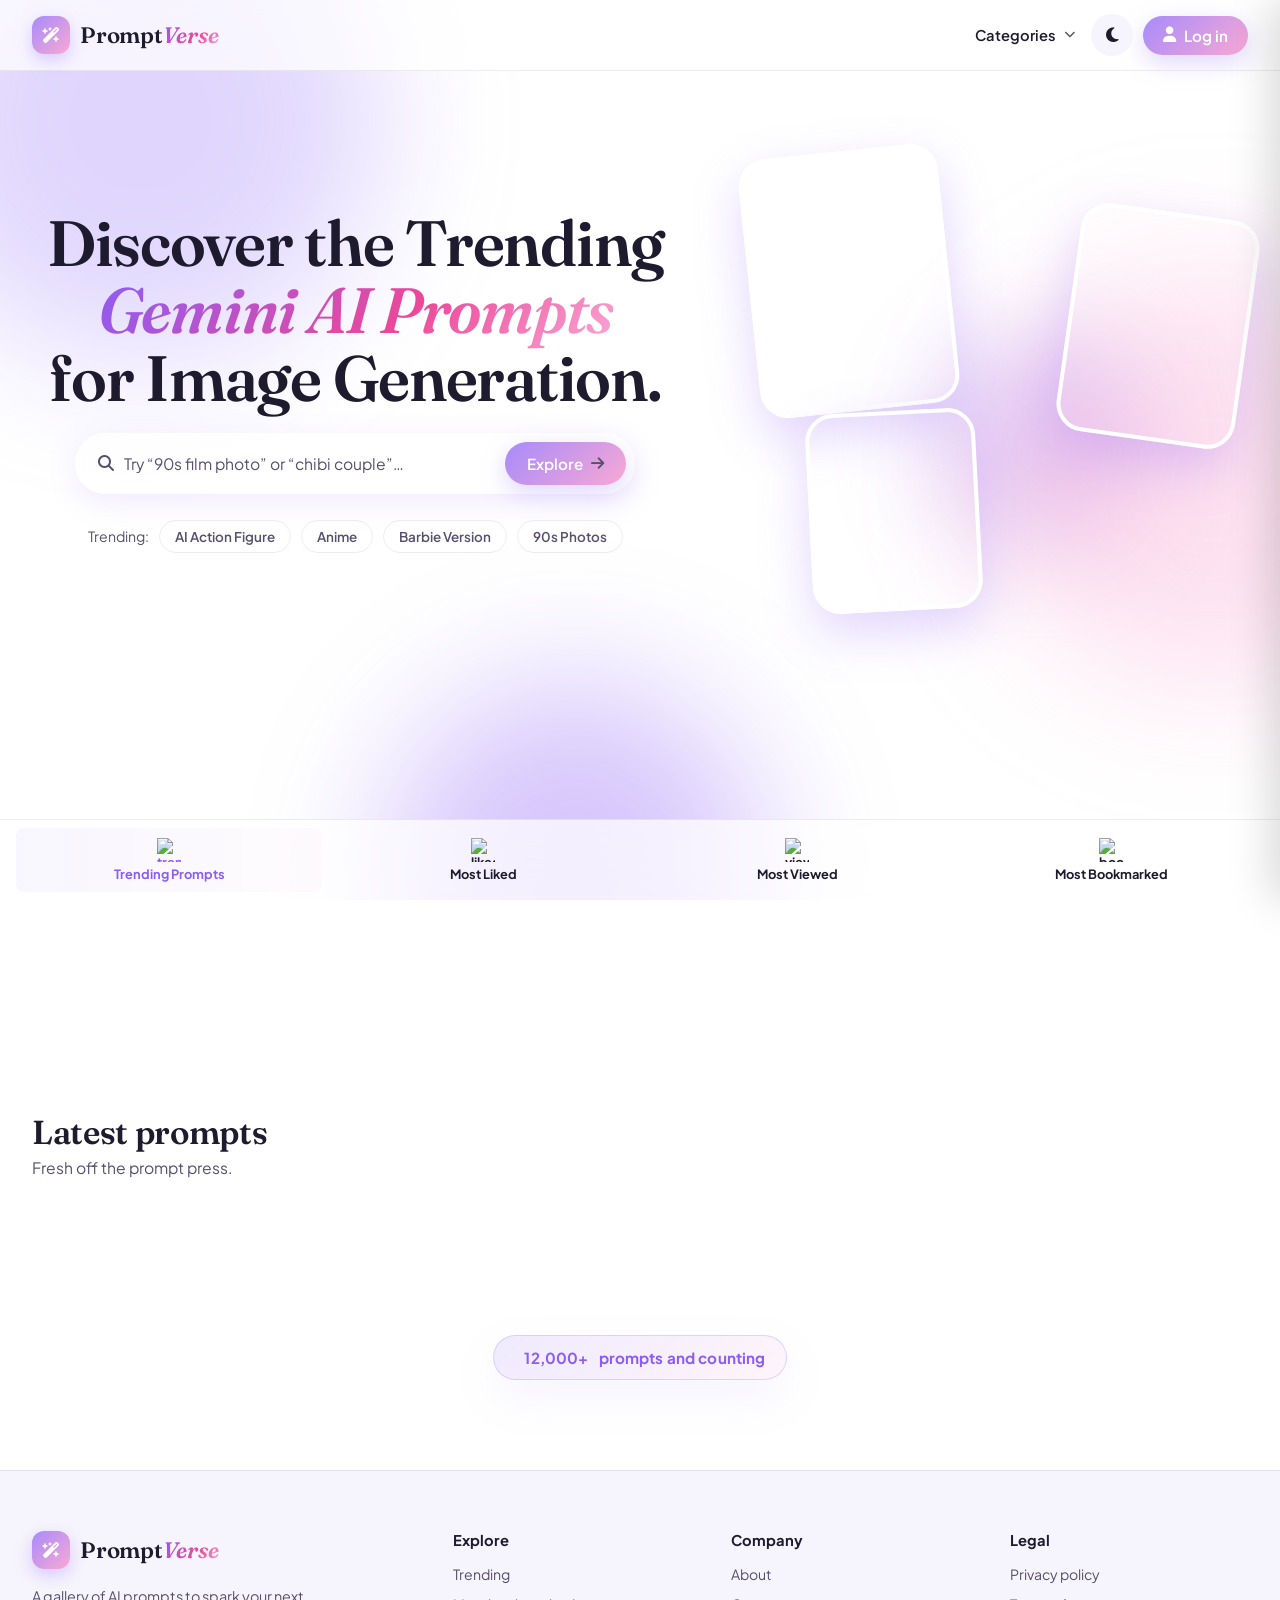
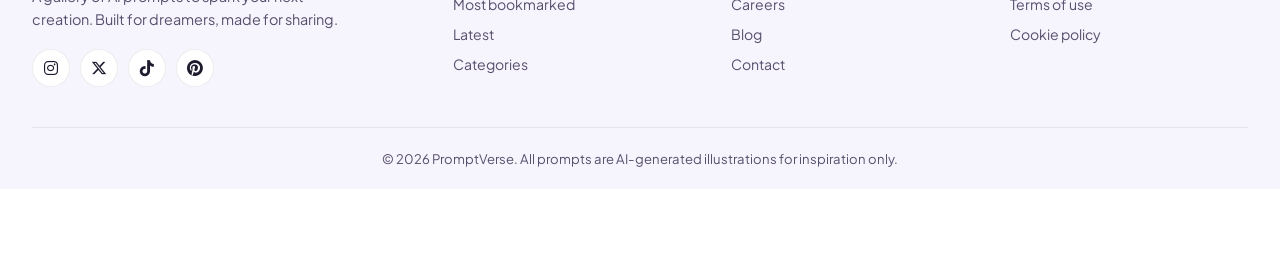
==== commit 6178cdae: "Updated" ====
--- a/index.html
+++ b/index.html
@@ -241,20 +241,12 @@
         </div>
       </section>
 
-      <!-- ===== CATEGORIES ===== -->
-      <section class="categories-section" id="categories">
-        <div class="section-head">
-          <h2>Browse by category</h2>
-          <p>Thirteen worlds, one prompt away.</p>
-        </div>
-        <div class="categories-scroll" id="categoriesGrid"></div>
-      </section>
-
-      <!-- ===== TRENDING (MASONRY) ===== -->
+      <!-- ===== TRENDING + CATEGORY FILTERS ===== -->
       <section class="prompts-section" id="trending">
         <div class="section-head">
           <div>
             <h2>Trending prompts</h2>
+            <p>Browse categories and discover trending AI prompts.</p>
           </div>
           <div class="active-filter" id="activeFilterBar" hidden>
             <span id="activeFilterText"></span>
@@ -262,6 +254,9 @@
               <i class="fa-solid fa-xmark"></i> Clear
             </button>
           </div>
+        </div>
+        <div class="category-filter-bar">
+          <div class="categories-scroll" id="categoriesGrid" role="tablist" aria-label="Filter prompts by category"></div>
         </div>
         <div class="masonry-grid" id="trendingGrid"></div>
         <p class="empty-state" id="emptyState" hidden>
@@ -270,12 +265,34 @@
         </p>
       </section>
 
+      <!-- ===== MOST LIKED ===== -->
+      <section class="prompts-section alt-bg" id="mostLiked">
+        <div class="section-head">
+          <div>
+            <h2>Most liked</h2>
+            <p>Fan favorites across the community.</p>
+          </div>
+        </div>
+        <div class="row-scroll" id="likedRow"></div>
+      </section>
+
       <!-- ===== MOST VIEWED ===== -->
+      <section class="prompts-section" id="mostViewed">
+        <div class="section-head">
+          <div>
+            <h2>Most viewed</h2>
+            <p>The prompts everyone's checking out.</p>
+          </div>
+        </div>
+        <div class="row-scroll" id="viewedRow"></div>
+      </section>
+
+      <!-- ===== MOST BOOKMARKED ===== -->
       <section class="prompts-section alt-bg" id="mostBookmarked">
         <div class="section-head">
           <div>
-            <h2>Most viewed</h2>
-            <p>Top prompts by community engagement.</p>
+            <h2>Most bookmarked</h2>
+            <p>Loved and saved by the community.</p>
           </div>
         </div>
         <div class="row-scroll" id="bookmarkedRow"></div>
@@ -295,8 +312,8 @@
       <!-- ===== HERO EYEBROW SECTION ===== -->
       <section class="hero-eyebrow-section">
         <span class="hero-eyebrow"
-          ><i class="fa-solid fa-sparkles"></i> 12,000+ prompts and
-          counting</span
+          ><i class="fa-solid fa-sparkles"></i>
+          <span id="promptCount">12,000+</span> prompts and counting</span
         >
       </section>
     </main>
@@ -333,9 +350,9 @@
         <div class="footer-col">
           <h4>Explore</h4>
           <a href="#trending">Trending</a>
-          <a href="#mostBookmarked">Most viewed</a>
+          <a href="#mostBookmarked">Most bookmarked</a>
           <a href="#latest">Latest</a>
-          <a href="#categories">Categories</a>
+          <a href="#trending">Categories</a>
         </div>
         <div class="footer-col">
           <h4>Company</h4>
@@ -403,7 +420,7 @@
 
             <div class="modal-actions">
               <button class="btn btn-primary" id="modalCopyBtn">
-                <i class="fa-solid fa-copy"></i> Copy prompt
+                <i class="fa-solid fa-copy"></i> Copy
               </button>
               <button class="btn btn-outline" id="modalShareBtn">
                 <i class="fa-solid fa-share-nodes"></i> Share
@@ -486,6 +503,27 @@
 
     <!-- toast for general notifications -->
     <div class="global-toast" id="globalToast"></div>
+
+    <!-- auth reminder popup -->
+    <div class="auth-popup" id="authPopup" aria-live="polite" hidden>
+      <div class="auth-popup-card">
+        <button class="auth-popup-close" id="authPopupClose" type="button" aria-label="Close reminder">×</button>
+        <div class="auth-popup-head">
+          <div class="auth-popup-icon">
+            <i class="fa-solid fa-user-lock" aria-hidden="true"></i>
+          </div>
+          <div>
+            <p class="auth-popup-title">Access premium prompt details</p>
+            <p class="auth-popup-subtitle">Log in or sign up to unlock images, bookmark ideas, and personalize your feed.</p>
+            <p class="auth-popup-text">You need to be signed in before viewing restricted images and saving favorites.</p>
+          </div>
+        </div>
+        <p class="auth-popup-description">Your account gives you instant access to saved favorites, prompt history, and a better browsing experience. Please sign in to continue exploring.</p>
+        <div class="auth-popup-actions">
+          <button class="auth-popup-button" id="authPopupAction" type="button">Log in / Sign up</button>
+        </div>
+      </div>
+    </div>
 
     <script type="module">
       import { logoutUser } from "./auth.js";
@@ -576,6 +614,40 @@
       const profileMenuBtn = document.getElementById("profileMenuBtn");
       const profileDropdown = document.getElementById("profileDropdown");
 
+      // Add CSS for desktop categories grid layout
+      function addCategoriesGridCSS() {
+        const styleId = "categories-grid-styles";
+        if (!document.getElementById(styleId)) {
+          const style = document.createElement("style");
+          style.id = styleId;
+          style.textContent = `
+            /* Desktop: Grid layout for categories */
+            @media (min-width: 1024px) {
+              .categories-scroll {
+                display: grid !important;
+                grid-template-columns: repeat(auto-fill, minmax(140px, 1fr));
+                gap: 16px;
+                padding: 12px 0;
+                overflow-x: visible !important;
+              }
+            }
+            
+            /* Tablet and Mobile: Keep horizontal scroll */
+            @media (max-width: 1023px) {
+              .categories-scroll {
+                display: flex !important;
+                overflow-x: auto;
+                -webkit-overflow-scrolling: touch;
+              }
+            }
+          `;
+          document.head.appendChild(style);
+        }
+      }
+
+      // Call CSS setup on page load
+      addCategoriesGridCSS();
+
       if (profileMenuBtn && profileDropdown) {
         // Navigate to profile.html when profile button is clicked
         profileMenuBtn.addEventListener("click", (e) => {
@@ -607,5 +679,47 @@
     </script>
 
     <script type="module" src="script.js"></script>
+
+    <script>
+      // Update prompt count dynamically based on actual data
+      document.addEventListener("DOMContentLoaded", () => {
+        const promptCountEl = document.getElementById("promptCount");
+        if (promptCountEl && window.promptData && window.promptData.length) {
+          promptCountEl.textContent =
+            window.promptData.length.toLocaleString() + "+";
+        }
+      });
+
+      // Listen for custom event from script.js to update count with actual prompt data
+      window.addEventListener("promptsLoaded", (event) => {
+        const promptCountEl = document.getElementById("promptCount");
+        if (promptCountEl && event.detail && event.detail.promptCount) {
+          promptCountEl.textContent =
+            event.detail.promptCount.toLocaleString() + "+";
+        }
+      });
+    </script>
+
+    <!-- ===== HOME TABS (Bottom navigation) ===== -->
+    <div class="home-tabs" id="homeTabs" aria-label="Home tabs">
+      <div class="home-tabs-inner">
+        <button class="tab-btn active" data-target="trending" type="button" aria-pressed="true">
+          <img src="https://fonts.gstatic.com/s/e/notoemoji/17.0/1f4c8/72.png" alt="trending"/>
+          <span>Trending Prompts</span>
+        </button>
+        <button class="tab-btn" data-target="mostLiked" type="button" aria-pressed="false">
+          <img src="https://fonts.gstatic.com/s/e/notoemoji/17.0/2764_fe0f/72.png" alt="liked"/>
+          <span>Most Liked</span>
+        </button>
+        <button class="tab-btn" data-target="mostViewed" type="button" aria-pressed="false">
+          <img src="https://fonts.gstatic.com/s/e/notoemoji/17.0/1f441_fe0f/72.png" alt="viewed"/>
+          <span>Most Viewed</span>
+        </button>
+        <button class="tab-btn" data-target="mostBookmarked" type="button" aria-pressed="false">
+          <img src="https://fonts.gstatic.com/s/e/notoemoji/17.0/1f516/72.png" alt="bookmarked"/>
+          <span>Most Bookmarked</span>
+        </button>
+      </div>
+    </div>
   </body>
 </html>
--- a/style.css
+++ b/style.css
@@ -81,6 +81,7 @@
   background: var(--bg);
   color: var(--text);
   overflow-x: hidden;
+  padding-bottom: 74px;
   transition:
     background var(--transition),
     color var(--transition);
@@ -321,6 +322,76 @@
   transition:
     background var(--transition),
     border-color var(--transition);
+}
+.home-tabs {
+  position: fixed;
+  bottom: 0;
+  left: 0;
+  right: 0;
+  z-index: 305;
+  width: 100%;
+  background: var(--nav-bg);
+  backdrop-filter: blur(16px);
+  -webkit-backdrop-filter: blur(16px);
+  border-top: 1px solid var(--border-color);
+  transition:
+    background var(--transition),
+    border-color var(--transition);
+}
+.home-tabs-inner {
+  max-width: 1360px;
+  margin: 0 auto;
+  display: flex;
+  padding: 8px 16px;
+  gap: 8px;
+}
+.tab-btn {
+  flex: 1 1 0;
+  display: flex;
+  flex-direction: column;
+  align-items: center;
+  justify-content: center;
+  gap: 4px;
+  padding: 10px 6px;
+  color: var(--text);
+  background: transparent;
+  border-radius: 8px;
+  border: none;
+  font-weight: 700;
+  font-size: 0.8rem;
+  transition: background 220ms ease, transform 180ms ease, box-shadow 220ms ease, color 220ms ease;
+}
+.tab-btn img { width: 24px; height: 24px; display: block; }
+.tab-btn:hover { transform: translateY(-2px); }
+.tab-btn.active {
+  color: var(--purple-deep);
+  background: linear-gradient(90deg, rgba(167,139,250,0.08), rgba(249,168,212,0.04));
+}
+
+/* Section show/hide with fade/slide */
+#trending,
+#mostLiked,
+#mostViewed,
+#mostBookmarked {
+  opacity: 0;
+  transform: translateY(8px);
+  max-height: 0;
+  overflow: hidden;
+  pointer-events: none;
+  transition: opacity 300ms ease, transform 300ms ease, max-height 300ms ease;
+}
+.tab-visible {
+  opacity: 1 !important;
+  transform: none !important;
+  max-height: 4000px !important;
+  pointer-events: auto !important;
+}
+
+@media (max-width: 640px) {
+  .home-tabs-inner { padding: 6px 8px; }
+  .tab-btn { padding: 8px 4px; font-size: 0.75rem; }
+  .tab-btn img { width: 20px; height: 20px; }
+  body { padding-bottom: 68px; }
 }
 .navbar-inner {
   max-width: 1360px;
@@ -809,80 +880,65 @@
 /* =========================================================
    CATEGORIES
    ========================================================= */
-.categories-section {
-  padding: 50px 0 70px;
-}
 .categories-scroll {
   max-width: 1360px;
   margin: 0 auto;
-  padding: 0 32px;
-  display: flex;
-  gap: 16px;
+  padding: 0 24px 6px;
+  display: flex;
+  gap: 12px;
   overflow-x: auto;
   scroll-snap-type: x proximate;
   scrollbar-width: none;
+  -webkit-overflow-scrolling: touch;
 }
 .categories-scroll::-webkit-scrollbar {
   display: none;
 }
 
-.category-card {
+.category-chip {
   scroll-snap-align: start;
   flex-shrink: 0;
-  width: 150px;
-  border-radius: var(--r-lg);
-  padding: 22px 16px;
-  text-align: center;
+  display: inline-flex;
+  align-items: center;
+  justify-content: center;
+  gap: 10px;
+  padding: 12px 18px;
+  border-radius: var(--r-pill);
+  border: 1px solid rgba(30, 27, 46, 0.08);
   background: var(--surface);
-  border: 1px solid var(--border-color);
-  display: flex;
-  flex-direction: column;
-  align-items: center;
-  gap: 12px;
+  color: var(--text);
+  font-size: 0.95rem;
+  font-weight: 600;
+  white-space: nowrap;
+  box-shadow: 0 10px 24px rgba(15, 23, 42, 0.06);
   transition:
-    transform var(--transition),
-    box-shadow var(--transition),
-    border-color var(--transition);
+    transform 0.25s ease,
+    box-shadow 0.25s ease,
+    border-color 0.25s ease,
+    background 0.25s ease;
   cursor: pointer;
 }
-.category-card:hover {
-  transform: translateY(-6px);
-  box-shadow: 0 16px 30px rgba(167, 139, 250, 0.22);
-  border-color: var(--purple);
-}
-.category-card.active {
-  background: var(--grad-brand);
-  border-color: transparent;
-}
-.category-card.active .category-icon {
-  background: rgba(255, 255, 255, 0.25);
-  color: #fff;
-}
-.category-card.active span {
-  color: #fff;
-}
-
-.category-icon {
-  width: 56px;
-  height: 56px;
-  border-radius: 50%;
-  background: var(--grad-soft);
-  display: flex;
-  align-items: center;
-  justify-content: center;
-  font-size: 1.4rem;
-  color: var(--purple-deep);
-}
-.category-card span {
-  font-weight: 700;
-  font-size: 0.86rem;
+.category-chip:hover {
+  transform: translateY(-1px);
+  box-shadow: 0 12px 28px rgba(15, 23, 42, 0.08);
+}
+.category-chip.active {
+  background: rgba(167, 139, 250, 0.1);
+  border-color: rgba(167, 139, 250, 0.28);
+  color: var(--ink);
+  box-shadow: 0 18px 32px rgba(167, 139, 250, 0.12);
+}
+
+.category-filter-bar {
+  max-width: 1360px;
+  margin: 0 auto 28px;
 }
 
 /* =========================================================
    MASONRY GRID (Trending)
    ========================================================= */
 .prompts-section {
-  padding: 50px 0;
+  padding: 40px 0 60px;
 }
 .prompts-section.alt-bg {
   background: var(--surface-alt);
@@ -1496,6 +1552,176 @@
 }
 .global-toast i {
   color: var(--pink);
+}
+
+.auth-popup {
+  position: fixed;
+  inset: 0;
+  display: flex;
+  align-items: center;
+  justify-content: center;
+  background: rgba(12, 10, 28, 0.78);
+  backdrop-filter: blur(20px);
+  -webkit-backdrop-filter: blur(20px);
+  opacity: 0;
+  pointer-events: none;
+  z-index: 900;
+  transition: opacity 0.18s ease;
+  padding: 24px;
+}
+.auth-popup.visible {
+  opacity: 1;
+  pointer-events: auto;
+}
+.auth-popup-card {
+  position: relative;
+  width: min(100%, 680px);
+  max-width: 680px;
+  min-height: 380px;
+  display: flex;
+  flex-direction: column;
+  gap: 22px;
+  background: rgba(255, 255, 255, 0.98);
+  border: 1px solid rgba(167, 139, 250, 0.24);
+  box-shadow: 0 50px 120px rgba(18, 24, 45, 0.22);
+  border-radius: 38px;
+  padding: 34px;
+  overflow: hidden;
+}
+body.dark .auth-popup-card {
+  background: rgba(12, 10, 28, 0.96);
+  border-color: rgba(139, 92, 246, 0.28);
+}
+.auth-popup-card::before {
+  content: "";
+  position: absolute;
+  inset: 0;
+  border-radius: inherit;
+  padding: 1px;
+  background: linear-gradient(135deg, rgba(167, 139, 250, 0.34), rgba(249, 168, 212, 0.18));
+  -webkit-mask: linear-gradient(#fff 0 0) content-box, linear-gradient(#fff 0 0);
+  mask: linear-gradient(#fff 0 0) content-box, linear-gradient(#fff 0 0);
+  mask-composite: exclude;
+  pointer-events: none;
+}
+.auth-popup-card > * {
+  position: relative;
+  z-index: 1;
+}
+.auth-popup-head {
+  display: flex;
+  align-items: flex-start;
+  gap: 20px;
+}
+.auth-popup-icon {
+  width: 62px;
+  height: 62px;
+  display: grid;
+  place-items: center;
+  background: linear-gradient(135deg, var(--purple), var(--pink));
+  border-radius: 24px;
+  box-shadow: 0 22px 42px rgba(167, 139, 250, 0.22);
+  color: #fff;
+}
+.auth-popup-title {
+  font-size: 1.55rem;
+  font-weight: 800;
+  letter-spacing: -0.04em;
+  margin: 0;
+}
+.auth-popup-subtitle {
+  color: var(--text-soft);
+  font-size: 1.02rem;
+  margin-top: 8px;
+  line-height: 1.5;
+}
+.auth-popup-description {
+  color: var(--text-soft);
+  font-size: 1rem;
+  line-height: 1.9;
+  margin-top: 8px;
+  padding-top: 18px;
+  border-top: 1px solid rgba(30, 27, 46, 0.08);
+}
+.auth-popup-actions {
+  display: flex;
+  justify-content: center;
+  margin-top: 6px;
+}
+.auth-popup-button {
+  min-width: 210px;
+  min-height: 50px;
+  border-radius: 999px;
+  font-size: 1rem;
+  font-weight: 700;
+  padding: 14px 24px;
+  background: linear-gradient(135deg, var(--purple), var(--pink));
+  color: #fff;
+  border: none;
+  box-shadow: 0 20px 36px rgba(167, 139, 250, 0.22);
+  transition: transform 0.2s ease, filter 0.2s ease;
+}
+.auth-popup-button:hover {
+  transform: translateY(-1px);
+  filter: brightness(1.03);
+}
+.auth-popup-close {
+  position: absolute;
+  top: 16px;
+  right: 16px;
+  width: 48px;
+  height: 48px;
+  min-width: 48px;
+  min-height: 48px;
+  border-radius: 50%;
+  border: none;
+  background: rgba(255, 255, 255, 0.95);
+  color: var(--ink);
+  font-size: 1.2rem;
+  box-shadow: 0 10px 26px rgba(18, 24, 45, 0.12);
+  cursor: pointer;
+  display: inline-flex;
+  align-items: center;
+  justify-content: center;
+  transition: transform 0.2s ease, background 0.2s ease;
+  touch-action: manipulation;
+}
+body.dark .auth-popup-close {
+  background: rgba(27, 20, 50, 0.95);
+  color: #fff;
+}
+.auth-popup-close:hover {
+  transform: translateY(-2px);
+  background: rgba(250, 250, 255, 0.92);
+}
+@media (max-width: 720px) {
+  .auth-popup-card {
+    width: min(100%, 100%);
+    max-width: 100%;
+    min-height: auto;
+    padding: 26px;
+    border-radius: 28px;
+  }
+  .auth-popup-head {
+    gap: 14px;
+  }
+  .auth-popup-icon {
+    width: 132px;
+    height: 52px;
+  }
+  .auth-popup-title {
+    font-size: 1.28rem;
+  }
+  .auth-popup-description {
+    font-size: 0.98rem;
+  }
+  .auth-popup-actions {
+    margin-top: 16px;
+  }
+  .auth-popup-close {
+    top: 14px;
+    right: 14px;
+  }
 }
 
 /* =========================================================
@@ -2045,19 +2271,6 @@
   .categories-scroll {
     gap: 12px;
   }
-  .category-card {
-    width: 130px;
-    padding: 18px 12px;
-    gap: 10px;
-  }
-  .category-icon {
-    width: 50px;
-    height: 50px;
-    font-size: 1.2rem;
-  }
-  .category-card span {
-    font-size: 0.8rem;
-  }
   .footer-top {
     grid-template-columns: 1fr;
     gap: 20px;
@@ -2248,8 +2461,8 @@
     padding: 0 12px;
   }
   .masonry-grid {
-    column-count: 1;
-    column-gap: 0;
+    column-count: 2;
+    column-gap: 12px;
   }
   .masonry-grid .prompt-card {
     margin: 0 0 10px;
@@ -2282,19 +2495,6 @@
   }
   .categories-scroll {
     gap: 10px;
-  }
-  .category-card {
-    width: 110px;
-    padding: 16px 10px;
-    gap: 8px;
-  }
-  .category-icon {
-    width: 44px;
-    height: 44px;
-    font-size: 1rem;
-  }
-  .category-card span {
-    font-size: 0.75rem;
   }
   .footer-top {
     gap: 16px;
@@ -2495,8 +2695,8 @@
     padding: 0 10px;
   }
   .masonry-grid {
-    column-count: 1;
-    column-gap: 0;
+    column-count: 2;
+    column-gap: 10px;
   }
   .masonry-grid .prompt-card {
     margin: 0 0 8px;
@@ -2529,20 +2729,6 @@
   }
   .categories-scroll {
     gap: 8px;
-  }
-  .category-card {
-    width: 95px;
-    padding: 14px 8px;
-    gap: 6px;
-    border-radius: 14px;
-  }
-  .category-icon {
-    width: 40px;
-    height: 40px;
-    font-size: 0.9rem;
-  }
-  .category-card span {
-    font-size: 0.7rem;
   }
   .footer-top {
     gap: 14px;
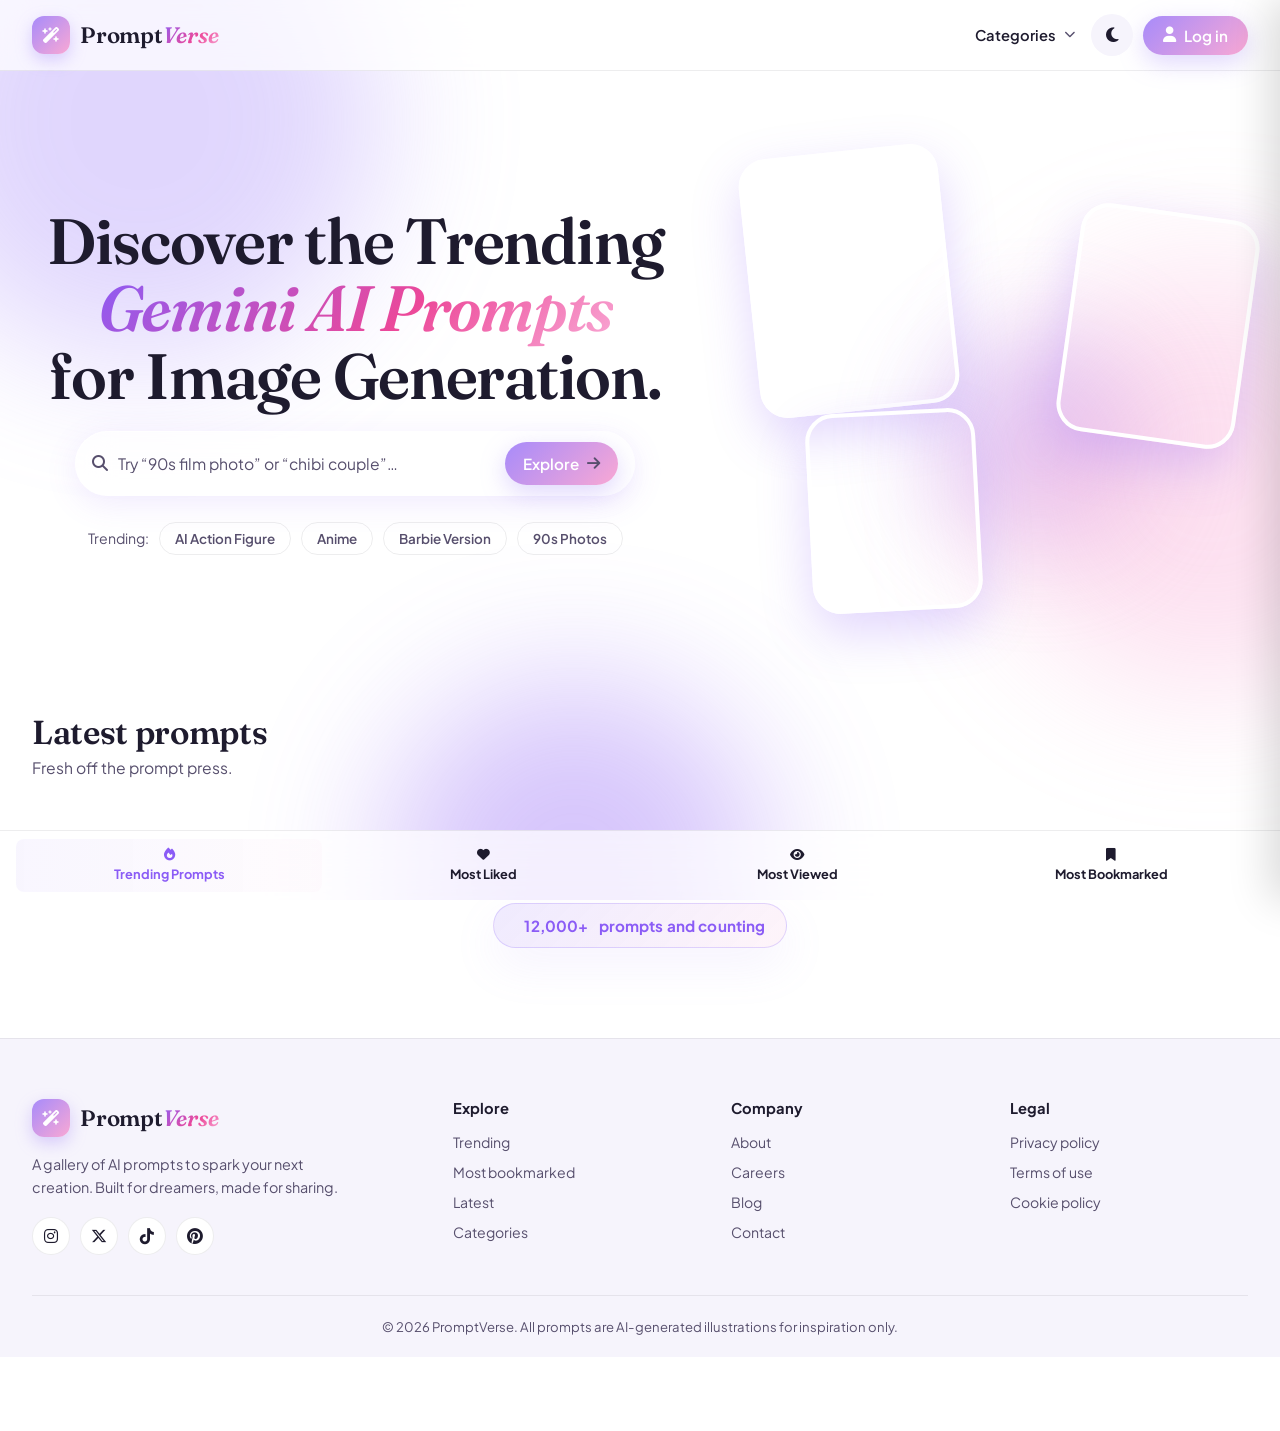
==== commit df54ebbd: "ui update" ====
--- a/index.html
+++ b/index.html
@@ -266,12 +266,16 @@
       </section>
 
       <!-- ===== MOST LIKED ===== -->
-      <section class="prompts-section alt-bg" id="mostLiked">
+      <section class="prompts-section" id="mostLiked">
         <div class="section-head">
           <div>
             <h2>Most liked</h2>
             <p>Fan favorites across the community.</p>
           </div>
+          <button class="btn btn-outline section-clear-btn" id="clearLikedCategoriesBtn" type="button">Clear</button>
+        </div>
+        <div class="category-filter-bar">
+          <div class="categories-scroll" id="categoriesLikedGrid" role="tablist" aria-label="Filter most liked prompts by category"></div>
         </div>
         <div class="row-scroll" id="likedRow"></div>
       </section>
@@ -283,17 +287,25 @@
             <h2>Most viewed</h2>
             <p>The prompts everyone's checking out.</p>
           </div>
+          <button class="btn btn-outline section-clear-btn" id="clearViewedCategoriesBtn" type="button">Clear</button>
+        </div>
+        <div class="category-filter-bar">
+          <div class="categories-scroll" id="categoriesViewedGrid" role="tablist" aria-label="Filter most viewed prompts by category"></div>
         </div>
         <div class="row-scroll" id="viewedRow"></div>
       </section>
 
       <!-- ===== MOST BOOKMARKED ===== -->
-      <section class="prompts-section alt-bg" id="mostBookmarked">
+      <section class="prompts-section" id="mostBookmarked">
         <div class="section-head">
           <div>
             <h2>Most bookmarked</h2>
             <p>Loved and saved by the community.</p>
           </div>
+          <button class="btn btn-outline section-clear-btn" id="clearBookmarkedCategoriesBtn" type="button">Clear</button>
+        </div>
+        <div class="category-filter-bar">
+          <div class="categories-scroll" id="categoriesBookmarkedGrid" role="tablist" aria-label="Filter most bookmarked prompts by category"></div>
         </div>
         <div class="row-scroll" id="bookmarkedRow"></div>
       </section>
@@ -704,19 +716,19 @@
     <div class="home-tabs" id="homeTabs" aria-label="Home tabs">
       <div class="home-tabs-inner">
         <button class="tab-btn active" data-target="trending" type="button" aria-pressed="true">
-          <img src="https://fonts.gstatic.com/s/e/notoemoji/17.0/1f4c8/72.png" alt="trending"/>
+          <i class="fa-solid fa-fire"></i>
           <span>Trending Prompts</span>
         </button>
         <button class="tab-btn" data-target="mostLiked" type="button" aria-pressed="false">
-          <img src="https://fonts.gstatic.com/s/e/notoemoji/17.0/2764_fe0f/72.png" alt="liked"/>
+          <i class="fa-solid fa-heart"></i>
           <span>Most Liked</span>
         </button>
         <button class="tab-btn" data-target="mostViewed" type="button" aria-pressed="false">
-          <img src="https://fonts.gstatic.com/s/e/notoemoji/17.0/1f441_fe0f/72.png" alt="viewed"/>
+          <i class="fa-solid fa-eye"></i>
           <span>Most Viewed</span>
         </button>
         <button class="tab-btn" data-target="mostBookmarked" type="button" aria-pressed="false">
-          <img src="https://fonts.gstatic.com/s/e/notoemoji/17.0/1f516/72.png" alt="bookmarked"/>
+          <i class="fa-solid fa-bookmark"></i>
           <span>Most Bookmarked</span>
         </button>
       </div>
--- a/style.css
+++ b/style.css
@@ -368,19 +368,20 @@
   background: linear-gradient(90deg, rgba(167,139,250,0.08), rgba(249,168,212,0.04));
 }
 
-/* Section show/hide with fade/slide */
+/* Section show/hide: keep only the active tab in flow so it sits directly under the hero */
 #trending,
 #mostLiked,
 #mostViewed,
 #mostBookmarked {
+  display: none;
   opacity: 0;
   transform: translateY(8px);
   max-height: 0;
   overflow: hidden;
   pointer-events: none;
-  transition: opacity 300ms ease, transform 300ms ease, max-height 300ms ease;
 }
 .tab-visible {
+  display: block !important;
   opacity: 1 !important;
   transform: none !important;
   max-height: 4000px !important;
@@ -677,7 +678,7 @@
 .hero-title {
   font-family: var(--font-display);
   font-weight: 600;
-  font-size: clamp(2.6rem, 5vw, 4.2rem);
+  font-size: clamp(2.8rem, 5vw, 4.6rem);
   line-height: 1.05;
   letter-spacing: -0.02em;
   margin-bottom: 22px;
@@ -698,7 +699,8 @@
   margin-bottom: 34px;
 }
 .hero-search {
-  display: flex;
+  display: grid;
+  grid-template-columns: auto 1fr auto;
   align-items: center;
   gap: 10px;
   background: var(--glass-bg);
@@ -707,16 +709,16 @@
   -webkit-backdrop-filter: blur(var(--glass-blur));
   box-shadow: var(--glass-shadow);
   border-radius: var(--r-pill);
-  padding: 8px 8px 8px 22px;
+  padding: 10px 16px;
   max-width: 560px;
 }
 .hero-search i {
   color: var(--text-soft);
 }
 .hero-search input {
-  flex: 1;
+  width: 100%;
   font-size: 0.98rem;
-  padding: 10px 0;
+  padding: 12px 0;
   color: var(--text);
   outline: none; /* Remove blue focus outline */
   transition: background 0.3s ease;
@@ -733,7 +735,8 @@
   color: var(--text-soft);
 }
 .hero-search-btn {
-  flex-shrink: 0;
+  margin-left: 0;
+  padding: 12px 18px;
 }
 
 .hero-tags {
@@ -929,9 +932,50 @@
   box-shadow: 0 18px 32px rgba(167, 139, 250, 0.12);
 }
 
+body.dark .category-chip.active {
+  color: #f8f4ff; /* lighter text when active in dark mode */
+}
+
 .category-filter-bar {
   max-width: 1360px;
   margin: 0 auto 28px;
+  display: flex;
+  align-items: center;
+  justify-content: space-between;
+  gap: 16px;
+}
+.category-filter-bar .categories-scroll {
+  flex: 1;
+}
+.category-filter-bar .category-clear-btn {
+  flex-shrink: 0;
+  white-space: nowrap;
+}
+
+/* Reduce vertical spacing for 'Most' sections to sit closer to the hero visual */
+#mostLiked,
+#mostViewed,
+#mostBookmarked {
+  padding-top: 16px; /* default .prompts-section uses 40px */
+}
+
+#mostLiked .section-head,
+#mostViewed .section-head,
+#mostBookmarked .section-head {
+  padding-bottom: 12px; /* tighten spacing under the heading */
+}
+
+#mostLiked .category-filter-bar,
+#mostViewed .category-filter-bar,
+#mostBookmarked .category-filter-bar {
+  margin: 0 auto 12px; /* reduce space below category chips */
+}
+
+#mostLiked,
+#mostViewed,
+#mostBookmarked,
+#latest {
+  padding-bottom: 28px;
 }
 
 /* =========================================================
@@ -980,8 +1024,9 @@
 .row-scroll {
   max-width: 1360px;
   margin: 0 auto;
-  padding: 0 32px;
-  display: flex;
+  padding: 0 32px 0;
+  display: flex;
+  align-items: flex-start;
   gap: 20px;
   overflow-x: auto;
   scroll-snap-type: x proximate;
@@ -2151,13 +2196,14 @@
     gap: 20px;
   }
   .hero-title {
-    font-size: clamp(1.4rem, 3.5vw, 2.8rem);
-    margin-bottom: 18px;
-    line-height: 1.1;
+    font-size: clamp(1.7rem, 4vw, 3.4rem);
+    margin: 20px 0 26px;
+    line-height: 1.2;
+    letter-spacing: -0.01em;
   }
   .hero-subtitle {
     font-size: 0.95rem;
-    margin-bottom: 24px;
+    margin-bottom: 26px;
   }
   .hero-search {
     flex-wrap: wrap;
@@ -2195,7 +2241,7 @@
   }
   .hero-visual {
     height: 240px;
-    margin-top: 8px;
+    margin-top: 18px;
   }
   .hero-card {
     width: 160px;
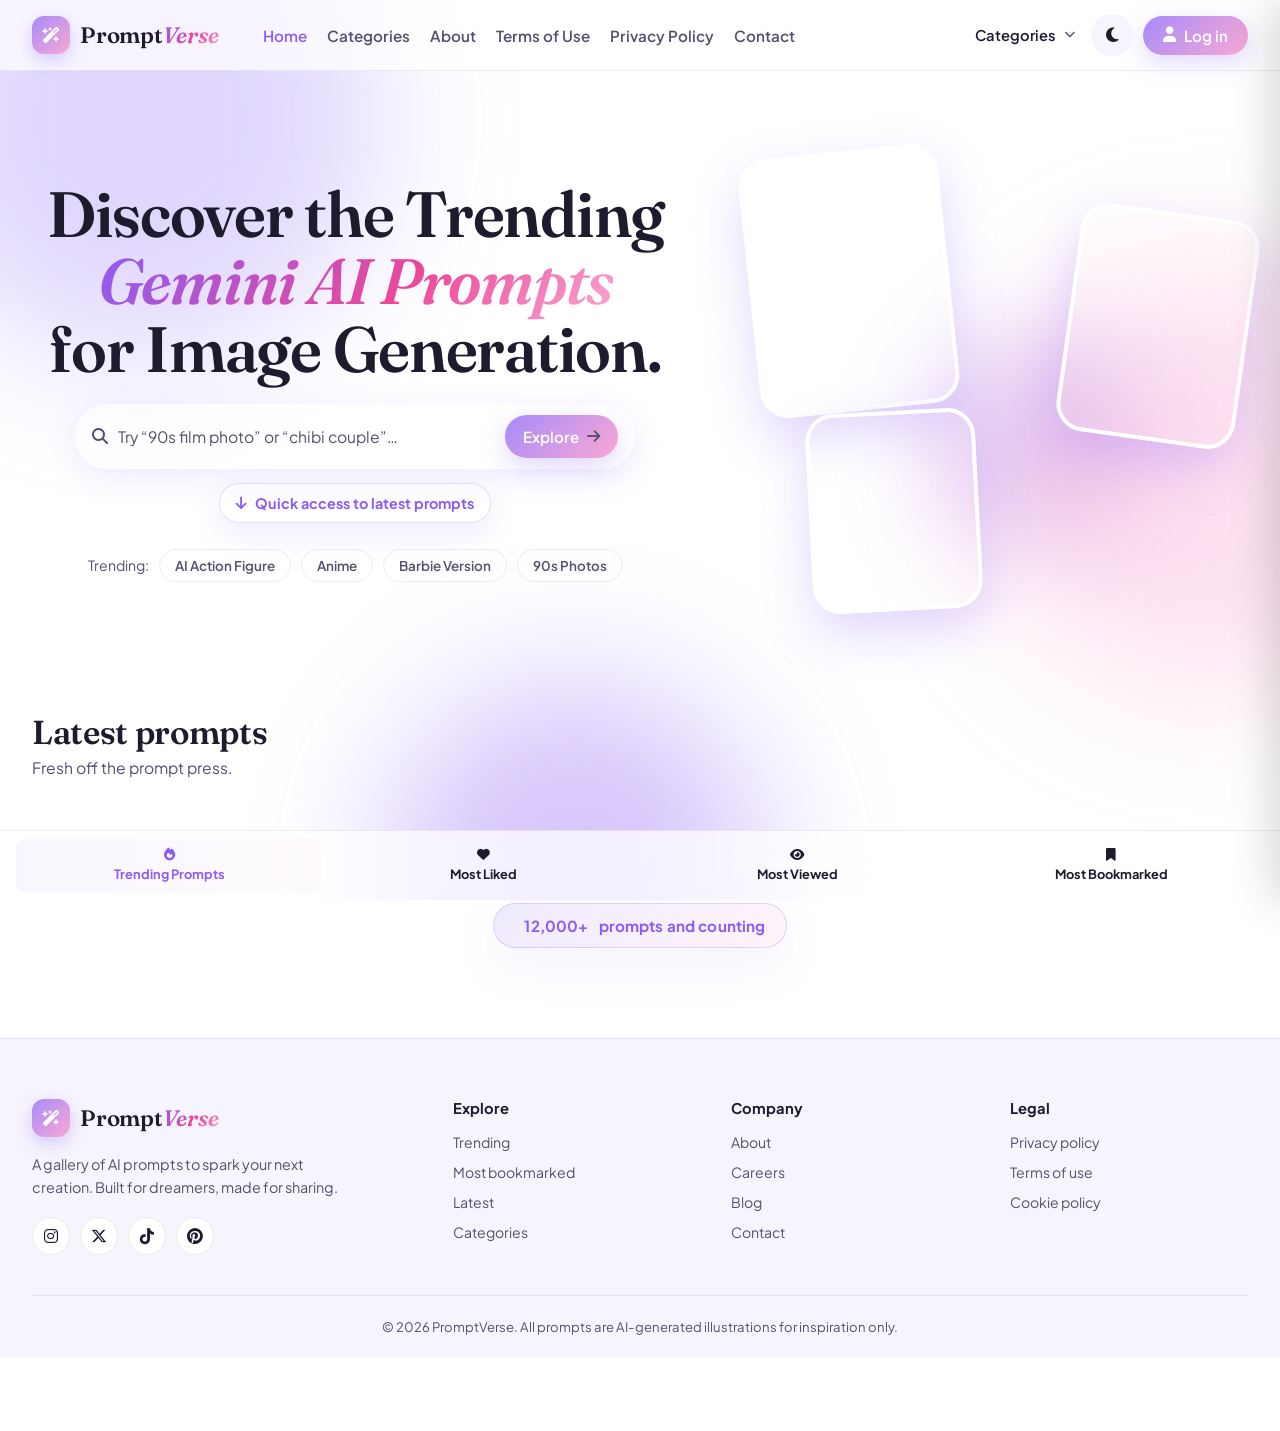
==== commit 37b09b06: "Updated" ====
--- a/index.html
+++ b/index.html
@@ -37,6 +37,15 @@
           </span>
           <span class="logo-text">Prompt<em>Verse</em></span>
         </a>
+
+        <nav class="topbar-nav" aria-label="Primary navigation">
+          <a href="#top" class="active" aria-current="page">Home</a>
+          <a href="#categoriesGrid">Categories</a>
+          <a href="about.html">About</a>
+          <a href="terms.html">Terms of Use</a>
+          <a href="privacy.html">Privacy Policy</a>
+          <a href="contact.html">Contact</a>
+        </nav>
 
         <div class="nav-actions">
           <nav class="nav-categories" aria-label="Categories">
@@ -180,6 +189,14 @@
           <i class="fa-solid fa-xmark"></i>
         </button>
       </div>
+      <nav class="mobile-drawer-nav" aria-label="Mobile primary navigation">
+        <a href="#top" class="active" aria-current="page">Home</a>
+        <a href="#categoriesGrid">Categories</a>
+        <a href="about.html">About</a>
+        <a href="terms.html">Terms of Use</a>
+        <a href="privacy.html">Privacy Policy</a>
+        <a href="contact.html">Contact</a>
+      </nav>
       <div class="mobile-drawer-section">
         <p class="mobile-drawer-label">Categories</p>
         <div class="mobile-cat-list" id="mobileCatList"></div>
@@ -217,6 +234,11 @@
               Explore <i class="fa-solid fa-arrow-right"></i>
             </button>
           </form>
+
+          <button type="button" class="hero-quick-access" id="quickLatestBtn">
+            <i class="fa-solid fa-arrow-down"></i>
+            Quick access to latest prompts
+          </button>
 
           <div class="hero-tags">
             <span>Trending:</span>
@@ -368,15 +390,15 @@
         </div>
         <div class="footer-col">
           <h4>Company</h4>
-          <a href="#">About</a>
+          <a href="about.html">About</a>
           <a href="#">Careers</a>
           <a href="#">Blog</a>
-          <a href="#">Contact</a>
+          <a href="contact.html">Contact</a>
         </div>
         <div class="footer-col">
           <h4>Legal</h4>
-          <a href="#">Privacy policy</a>
-          <a href="#">Terms of use</a>
+          <a href="privacy.html">Privacy policy</a>
+          <a href="terms.html">Terms of use</a>
           <a href="#">Cookie policy</a>
         </div>
       </div>
@@ -603,6 +625,18 @@
       document.getElementById("loginBtn").addEventListener("click", () => {
         window.location.href = "auth.html?next=index.html";
       });
+
+      document
+        .getElementById("quickLatestBtn")
+        ?.addEventListener("click", () => {
+          const latestSection = document.getElementById("latest");
+          if (latestSection) {
+            latestSection.scrollIntoView({
+              behavior: "smooth",
+              block: "start",
+            });
+          }
+        });
 
       document
         .getElementById("mobileLoginBtn")
--- a/style.css
+++ b/style.css
@@ -401,6 +401,27 @@
   align-items: center;
   gap: 20px;
   padding: 14px 32px;
+}
+.topbar-nav {
+  display: flex;
+  align-items: center;
+  gap: 20px;
+  margin-left: 24px;
+  flex-wrap: wrap;
+}
+.topbar-nav a {
+  color: var(--text-soft);
+  font-weight: 600;
+  font-size: 0.95rem;
+  text-decoration: none;
+  transition: color var(--transition);
+}
+.topbar-nav a:hover {
+  color: var(--purple-deep);
+}
+.topbar-nav a.active,
+.topbar-nav a[aria-current="page"] {
+  color: var(--purple-deep);
 }
 .logo {
   display: flex;
@@ -560,6 +581,27 @@
   justify-content: space-between;
   margin-bottom: 28px;
 }
+.mobile-drawer-nav {
+  display: flex;
+  flex-direction: column;
+  gap: 12px;
+  margin-bottom: 24px;
+}
+.mobile-drawer-nav a {
+  color: var(--text);
+  font-weight: 600;
+  font-size: 0.95rem;
+  padding: 12px 14px;
+  border-radius: var(--r-sm);
+  transition: background var(--transition), color var(--transition);
+}
+.mobile-drawer-nav a:hover {
+  background: var(--surface-alt);
+}
+.mobile-drawer-nav a.active,
+.mobile-drawer-nav a[aria-current="page"] {
+  color: var(--purple-deep);
+}
 .mobile-drawer-label {
   font-size: 0.78rem;
   text-transform: uppercase;
@@ -739,6 +781,37 @@
   padding: 12px 18px;
 }
 
+.hero-quick-access {
+  display: inline-flex;
+  align-items: center;
+  gap: 8px;
+  margin-top: 14px;
+  padding: 10px 16px;
+  border: 1px solid rgba(167, 139, 250, 0.28);
+  border-radius: var(--r-pill);
+  background: rgba(255, 255, 255, 0.7);
+  color: var(--purple-deep);
+  font-weight: 700;
+  font-size: 0.9rem;
+  cursor: pointer;
+  transition:
+    transform var(--transition),
+    box-shadow var(--transition),
+    background var(--transition);
+  box-shadow: 0 12px 30px rgba(139, 92, 246, 0.12);
+}
+
+.hero-quick-access:hover {
+  transform: translateY(-1px);
+  background: var(--grad-soft);
+  box-shadow: 0 16px 32px rgba(139, 92, 246, 0.16);
+}
+
+.hero-quick-access:focus-visible {
+  outline: 2px solid var(--purple);
+  outline-offset: 2px;
+}
+
 .hero-tags {
   display: flex;
   align-items: center;
@@ -1005,19 +1078,24 @@
   -webkit-column-break-inside: avoid;
 }
 
-/* Let images determine card height (preserve aspect ratio). */
-.masonry-grid .prompt-card .card-img-wrap {
+/* Desktop card image behavior: allow the image to size naturally and remain fully visible. */
+.masonry-grid .prompt-card .card-img-wrap,
+.prompt-card .card-img-wrap {
   position: relative;
   width: 100%;
   overflow: hidden;
   border-radius: 22px;
-}
-
-.masonry-grid .prompt-card img {
+  background: var(--surface-alt);
+}
+
+.masonry-grid .prompt-card img,
+.prompt-card img {
   width: 100%;
-  height: auto; /* preserve natural image height */
+  height: auto;
   display: block;
-  object-fit: cover;
+  object-fit: contain;
+  object-position: center;
+  background: var(--surface-alt);
   transition: transform 0.3s ease;
 }
 
@@ -1066,13 +1144,16 @@
   width: 100%;
   overflow: hidden;
   border-radius: 22px;
+  background: var(--surface-alt);
 }
 
 .prompt-card img {
   width: 100%;
-  height: auto; /* preserve natural image height for masonry */
+  height: auto;
   display: block;
   object-fit: cover;
+  object-position: center;
+  background: var(--surface-alt);
   transition: transform 0.3s ease;
 }
 .prompt-card:hover img {
@@ -1361,9 +1442,9 @@
 .modal {
   background: var(--surface);
   border-radius: var(--r-lg);
-  max-width: 920px;
+  max-width: 1160px;
   width: 100%;
-  max-height: 88vh;
+  max-height: 92vh;
   overflow-y: auto;
   position: relative;
   transform: scale(0.92) translateY(20px);
@@ -1406,15 +1487,18 @@
 }
 .modal-image-wrap {
   position: relative;
-  min-height: 340px;
+  min-height: 0;
   background: var(--surface-alt);
+  overflow: hidden;
 }
 .modal-image-wrap img {
   width: 100%;
-  height: 100%;
-  object-fit: cover;
-  min-height: 340px;
-  max-height: 88vh;
+  height: auto;
+  object-fit: contain;
+  object-position: center;
+  max-height: 76vh;
+  background: var(--surface-alt);
+  display: block;
 }
 .modal-category-chip {
   position: absolute;
@@ -1476,11 +1560,18 @@
 }
 .modal-actions {
   display: flex;
-  gap: 10px;
+  gap: 8px;
   margin-bottom: 26px;
+  flex-wrap: nowrap;
+  overflow-x: auto;
 }
 .modal-actions .btn {
-  flex: 1;
+  flex: 0 0 calc(25% - 6px);
+  min-width: 72px;
+  justify-content: center;
+  padding: 10px 10px;
+  font-size: 0.8rem;
+  white-space: nowrap;
 }
 
 /* Share Menu Dropdown */
@@ -1545,8 +1636,18 @@
 
 .modal-ai-actions {
   display: flex;
-  gap: 10px;
+  gap: 8px;
   margin-bottom: 8px;
+  flex-wrap: nowrap;
+  overflow-x: auto;
+}
+.modal-ai-actions .btn {
+  flex: 0 0 calc(50% - 4px);
+  min-width: 110px;
+  justify-content: center;
+  padding: 10px 10px;
+  font-size: 0.8rem;
+  white-space: nowrap;
 }
 
 .modal-toast {
@@ -1952,6 +2053,9 @@
   .nav-categories {
     display: none;
   }
+  .topbar-nav {
+    display: none;
+  }
   .login-btn span {
     display: none;
   }
@@ -2112,6 +2216,17 @@
   }
   .prompt-card .card-img-wrap {
     border-radius: 18px;
+    aspect-ratio: auto;
+    min-height: 0;
+    height: auto;
+    background: var(--surface-alt);
+  }
+  .prompt-card img {
+    width: 100%;
+    height: auto;
+    object-fit: contain;
+    object-position: center;
+    display: block;
   }
   .card-action-btn {
     width: 38px;
@@ -2149,16 +2264,15 @@
     gap: 12px;
   }
   .modal-actions {
-    flex-direction: column;
     gap: 8px;
   }
   .modal-ai-actions {
-    flex-direction: column;
     gap: 8px;
   }
   .modal-actions .btn,
   .modal-ai-actions .btn {
-    font-size: 0.88rem;
+    font-size: 0.76rem;
+    padding: 9px 8px;
   }
   .hero-eyebrow-section {
     padding: 50px 16px 70px;
@@ -2293,6 +2407,17 @@
   }
   .prompt-card .card-img-wrap {
     border-radius: 16px;
+    aspect-ratio: auto;
+    min-height: 0;
+    height: auto;
+    background: var(--surface-alt);
+  }
+  .prompt-card img {
+    width: 100%;
+    height: auto;
+    object-fit: contain;
+    object-position: center;
+    display: block;
   }
   .card-title {
     font-size: 0.8rem;
@@ -2344,11 +2469,19 @@
     font-size: 0.75rem;
   }
   .modal-image-wrap {
-    min-height: 240px;
+    min-height: 280px;
+    aspect-ratio: auto;
+    height: auto;
+    background: linear-gradient(135deg, #f5f1ff, #ece7ff);
   }
   .modal-image-wrap img {
-    min-height: 240px;
-    max-height: 260px;
+    width: 100%;
+    height: auto;
+    min-height: 0;
+    max-height: none;
+    object-fit: contain;
+    object-position: center;
+    display: block;
   }
   .modal-info {
     padding: 20px 18px;
@@ -2371,18 +2504,16 @@
     font-size: 0.85rem;
   }
   .modal-actions {
-    flex-direction: column;
     gap: 8px;
     margin-bottom: 20px;
   }
   .modal-ai-actions {
-    flex-direction: column;
     gap: 8px;
   }
   .modal-actions .btn,
   .modal-ai-actions .btn {
-    font-size: 0.83rem;
-    padding: 10px 14px;
+    font-size: 0.74rem;
+    padding: 8px 10px;
   }
   .hero-eyebrow-section {
     padding: 45px 14px 65px;
@@ -2571,11 +2702,19 @@
     max-height: 90vh;
   }
   .modal-image-wrap {
-    min-height: 200px;
+    min-height: 240px;
+    aspect-ratio: auto;
+    height: auto;
+    background: linear-gradient(135deg, #f5f1ff, #ece7ff);
   }
   .modal-image-wrap img {
-    min-height: 200px;
-    max-height: 220px;
+    width: 100%;
+    height: auto;
+    min-height: 0;
+    max-height: none;
+    object-fit: contain;
+    object-position: center;
+    display: block;
   }
   .modal-info {
     padding: 18px 16px;
@@ -2600,18 +2739,16 @@
     font-size: 0.8rem;
   }
   .modal-actions {
-    flex-direction: column;
     gap: 6px;
     margin-bottom: 16px;
   }
   .modal-ai-actions {
-    flex-direction: column;
     gap: 6px;
   }
   .modal-actions .btn,
   .modal-ai-actions .btn {
-    font-size: 0.78rem;
-    padding: 9px 12px;
+    font-size: 0.72rem;
+    padding: 8px 9px;
   }
   .hero-eyebrow-section {
     padding: 40px 12px 60px;
@@ -2810,11 +2947,19 @@
     border-radius: 20px;
   }
   .modal-image-wrap {
-    min-height: 180px;
+    min-height: 220px;
+    aspect-ratio: auto;
+    height: auto;
+    background: linear-gradient(135deg, #f5f1ff, #ece7ff);
   }
   .modal-image-wrap img {
-    min-height: 180px;
-    max-height: 200px;
+    width: 100%;
+    height: auto;
+    min-height: 0;
+    max-height: none;
+    object-fit: contain;
+    object-position: center;
+    display: block;
   }
   .modal-info {
     padding: 16px 14px;
@@ -2840,18 +2985,16 @@
     font-size: 0.75rem;
   }
   .modal-actions {
-    flex-direction: column;
     gap: 5px;
     margin-bottom: 12px;
   }
   .modal-ai-actions {
-    flex-direction: column;
     gap: 5px;
   }
   .modal-actions .btn,
   .modal-ai-actions .btn {
-    font-size: 0.72rem;
-    padding: 8px 10px;
+    font-size: 0.7rem;
+    padding: 7px 8px;
   }
   .modal-close {
     width: 34px;
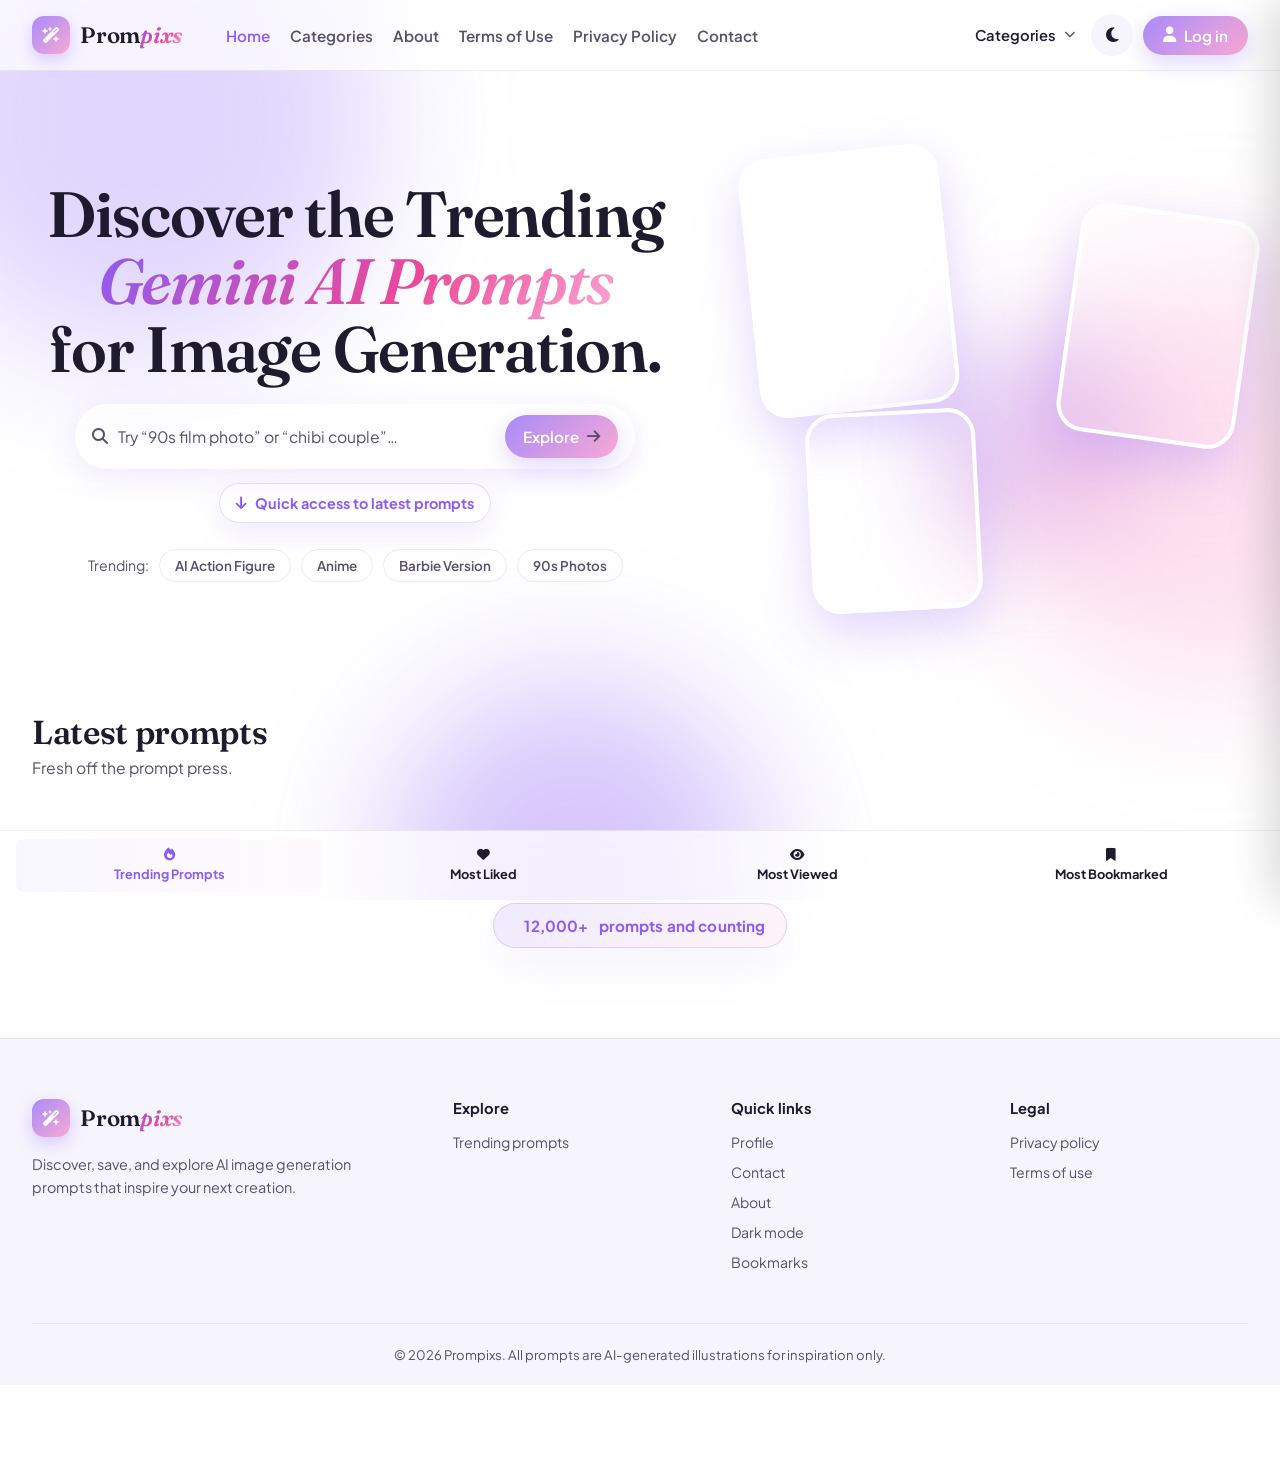
==== commit 484b0c28: "Updated" ====
--- a/index.html
+++ b/index.html
@@ -3,7 +3,7 @@
   <head>
     <meta charset="UTF-8" />
     <meta name="viewport" content="width=device-width, initial-scale=1.0" />
-    <title>PromptVerse — Discover AI Prompts That Spark Ideas</title>
+    <title>Prompixs — Discover AI Prompts That Spark Ideas</title>
     <meta
       name="description"
       content="Browse, save, and copy stunning AI prompts for chatbots and image generators. Couples, anime, caricature, action figure prompts and more."
@@ -35,7 +35,7 @@
           <span class="logo-mark">
             <i class="fa-solid fa-wand-magic-sparkles"></i>
           </span>
-          <span class="logo-text">Prompt<em>Verse</em></span>
+          <span class="logo-text">Prom<em>pixs</em></span>
         </a>
 
         <nav class="topbar-nav" aria-label="Primary navigation">
@@ -184,7 +184,7 @@
     <!-- ===== MOBILE DRAWER ===== -->
     <div class="mobile-drawer" id="mobileDrawer">
       <div class="mobile-drawer-header">
-        <span class="logo-text">Prompt<em>Verse</em></span>
+        <span class="logo-text">Prom<em>pixs</em></span>
         <button class="icon-btn" id="closeMobileDrawer" aria-label="Close menu">
           <i class="fa-solid fa-xmark"></i>
         </button>
@@ -360,51 +360,34 @@
             <span class="logo-mark"
               ><i class="fa-solid fa-wand-magic-sparkles"></i
             ></span>
-            <span class="logo-text">Prompt<em>Verse</em></span>
+            <span class="logo-text">Prom<em>pixs</em></span>
           </a>
           <p>
-            A gallery of AI prompts to spark your next creation. Built for
-            dreamers, made for sharing.
+            Discover, save, and explore AI image generation prompts that inspire your next creation.
           </p>
-          <div class="footer-socials">
-            <a href="#" aria-label="Instagram"
-              ><i class="fa-brands fa-instagram"></i
-            ></a>
-            <a href="#" aria-label="X / Twitter"
-              ><i class="fa-brands fa-x-twitter"></i
-            ></a>
-            <a href="#" aria-label="TikTok"
-              ><i class="fa-brands fa-tiktok"></i
-            ></a>
-            <a href="#" aria-label="Pinterest"
-              ><i class="fa-brands fa-pinterest"></i
-            ></a>
-          </div>
         </div>
         <div class="footer-col">
           <h4>Explore</h4>
-          <a href="#trending">Trending</a>
-          <a href="#mostBookmarked">Most bookmarked</a>
-          <a href="#latest">Latest</a>
-          <a href="#trending">Categories</a>
+          <a href="#trending">Trending prompts</a>
+          
         </div>
         <div class="footer-col">
-          <h4>Company</h4>
+          <h4>Quick links</h4>
+          <a href="profile.html">Profile</a>
+          <a href="contact.html">Contact</a>
           <a href="about.html">About</a>
-          <a href="#">Careers</a>
-          <a href="#">Blog</a>
-          <a href="contact.html">Contact</a>
+          <button class="footer-link-btn" type="button" data-action="toggle-dark">Dark mode</button>
+          <a href="profile.html#bookmarks">Bookmarks</a>
         </div>
         <div class="footer-col">
           <h4>Legal</h4>
           <a href="privacy.html">Privacy policy</a>
           <a href="terms.html">Terms of use</a>
-          <a href="#">Cookie policy</a>
         </div>
       </div>
       <div class="footer-bottom">
         <p>
-          © 2026 PromptVerse. All prompts are AI-generated illustrations for
+          © 2026 Prompixs. All prompts are AI-generated illustrations for
           inspiration only.
         </p>
       </div>
@@ -537,6 +520,10 @@
 
     <!-- toast for general notifications -->
     <div class="global-toast" id="globalToast"></div>
+
+    <button class="scroll-to-top" id="scrollToTopBtn" type="button" aria-label="Back to top" title="Back to top">
+      <i class="fa-solid fa-arrow-up"></i>
+    </button>
 
     <!-- auth reminder popup -->
     <div class="auth-popup" id="authPopup" aria-live="polite" hidden>
--- a/style.css
+++ b/style.css
@@ -75,6 +75,7 @@
 }
 html {
   scroll-behavior: smooth;
+  scroll-padding-top: 100px;
 }
 body {
   font-family: var(--font-body);
@@ -1056,6 +1057,7 @@
    ========================================================= */
 .prompts-section {
   padding: 40px 0 60px;
+  scroll-margin-top: 96px;
 }
 .prompts-section.alt-bg {
   background: var(--surface-alt);
@@ -1411,6 +1413,57 @@
   text-align: center;
   color: var(--text-soft);
   font-size: 0.82rem;
+}
+
+/* =========================================================
+   FOOTER EXTRA LINKS / BACK TO TOP
+   ========================================================= */
+.footer-col .footer-link-btn {
+  display: block;
+  width: 100%;
+  text-align: left;
+  padding: 0;
+  margin-bottom: 12px;
+  color: var(--text-soft);
+  font-size: 0.88rem;
+  transition: color var(--transition);
+  background: transparent;
+  border: none;
+}
+.footer-col .footer-link-btn:hover {
+  color: var(--purple-deep);
+}
+.scroll-to-top {
+  position: fixed;
+  right: 22px;
+  bottom: 92px;
+  width: 46px;
+  height: 46px;
+  border-radius: 50%;
+  background: var(--grad-brand);
+  color: #fff;
+  box-shadow: 0 10px 24px rgba(139, 92, 246, 0.28);
+  display: inline-flex;
+  align-items: center;
+  justify-content: center;
+  z-index: 400;
+  opacity: 0;
+  visibility: hidden;
+  pointer-events: none;
+  transform: translateY(8px);
+  transition:
+    opacity var(--transition),
+    visibility var(--transition),
+    transform var(--transition);
+}
+.scroll-to-top.show {
+  opacity: 1;
+  visibility: visible;
+  pointer-events: auto;
+  transform: translateY(0);
+}
+.scroll-to-top:hover {
+  transform: translateY(-2px);
 }
 
 /* =========================================================
